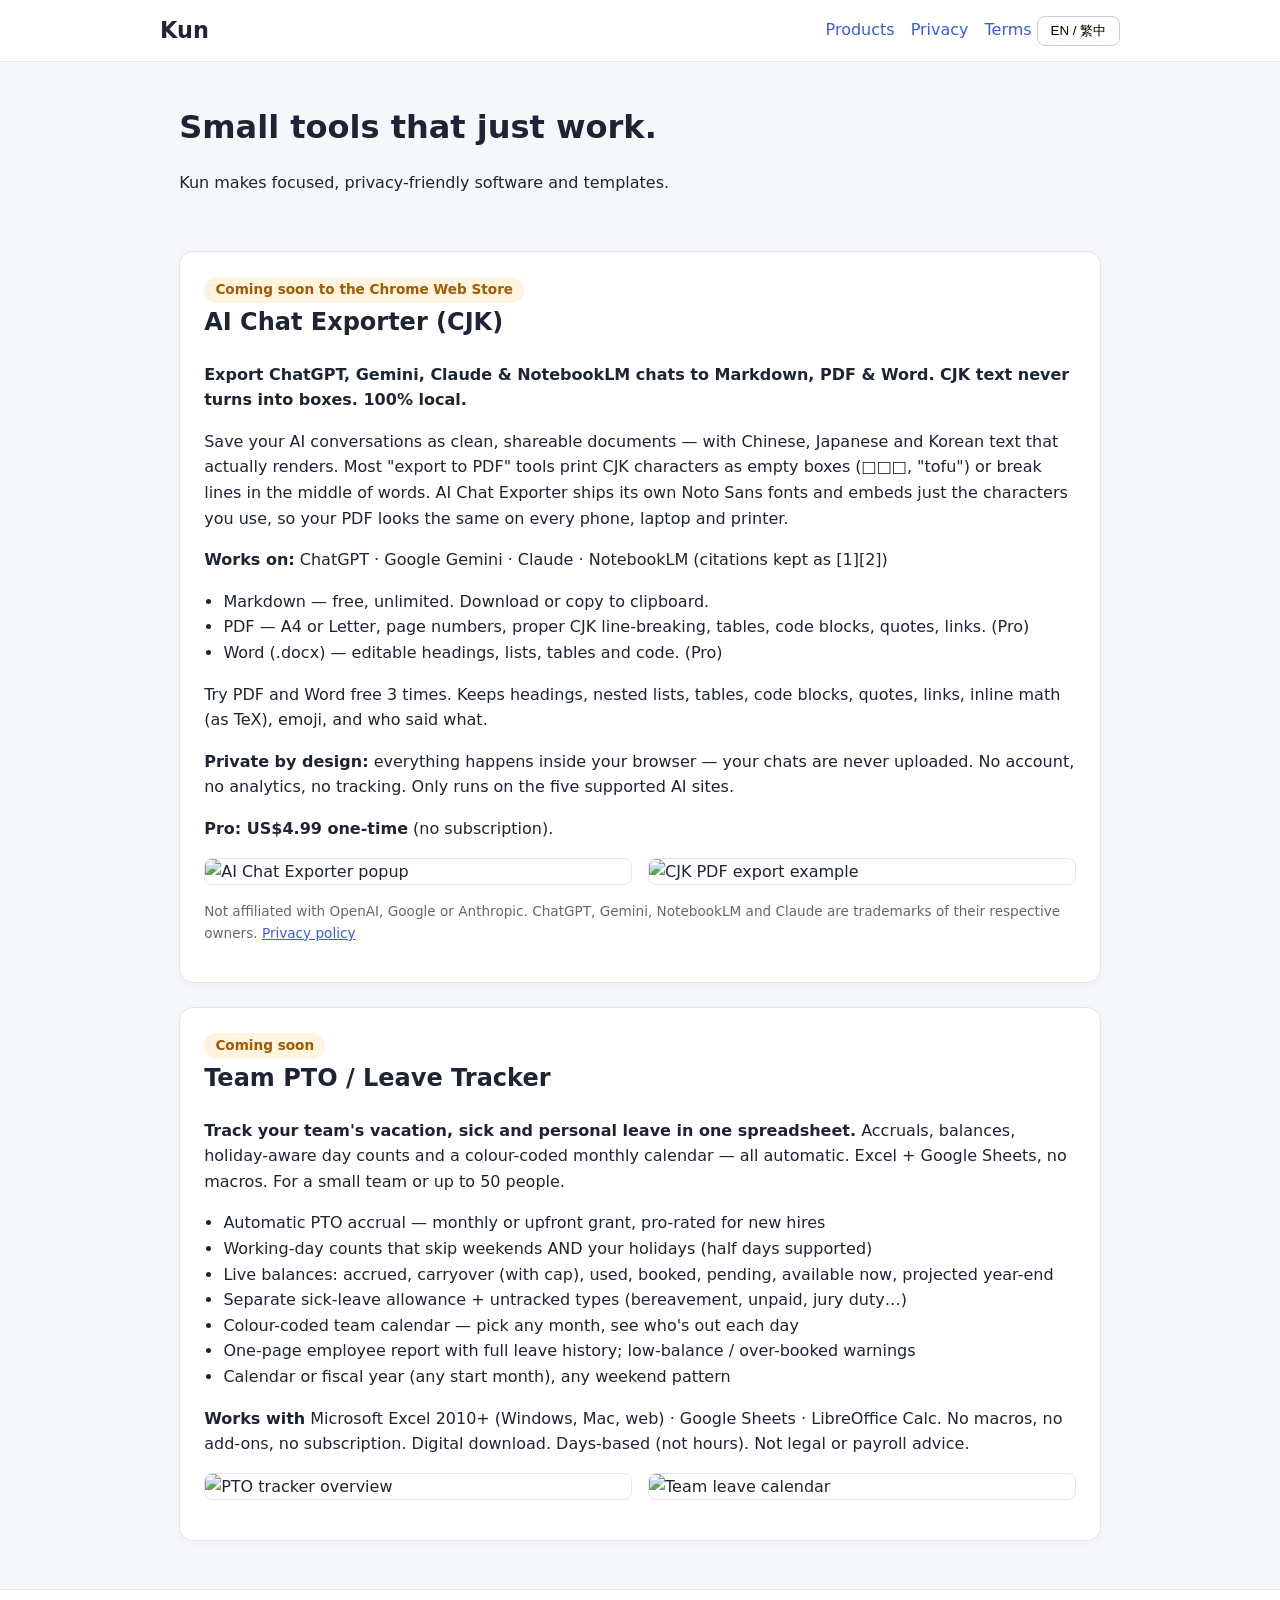
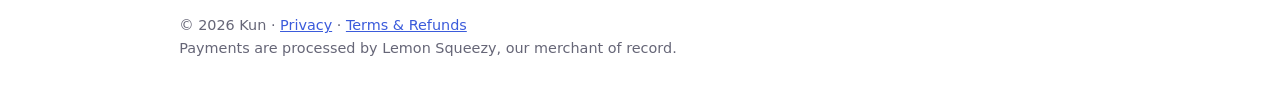
==== index.html @ ceac2863 "Initial site" ====
<!doctype html><html lang="en"><head><meta charset="utf-8"><meta name="viewport" content="width=device-width,initial-scale=1">
<title>Kun — Small tools that just work</title><link rel="icon" href="img/icon.png"><link rel="stylesheet" href="style.css"><script src="lang.js"></script></head><body>
<header><div class="wrap nav"><a class="brand" href="./">Kun</a><nav><a href="./"><span class="en">Products</span><span class="zh">產品</span></a><a href="privacy.html"><span class="en">Privacy</span><span class="zh">隱私權</span></a><a href="terms.html"><span class="en">Terms</span><span class="zh">條款</span></a> <button class="lang" type="button">EN / 繁中</button></nav></div></header>
<main class="wrap">
<section class="hero"><h1 class="en">Small tools that just work.</h1><h1 class="zh">簡單好用的小工具。</h1>
<p class="en">Kun makes focused, privacy-friendly software and templates.</p><p class="zh">Kun 製作專注、重視隱私的軟體與範本。</p></section>

<article class="card" id="ai-chat-exporter"><span class="badge en">Coming soon to the Chrome Web Store</span><span class="badge zh">即將上架 Chrome 線上應用程式商店</span>
<h2 class="en">AI Chat Exporter (CJK)</h2><h2 class="zh">AI 對話匯出 – 中文不亂碼</h2>
<div class="en"><p><strong>Export ChatGPT, Gemini, Claude &amp; NotebookLM chats to Markdown, PDF &amp; Word. CJK text never turns into boxes. 100% local.</strong></p>
<p>Save your AI conversations as clean, shareable documents — with Chinese, Japanese and Korean text that actually renders. Most "export to PDF" tools print CJK characters as empty boxes (□□□, "tofu") or break lines in the middle of words. AI Chat Exporter ships its own Noto Sans fonts and embeds just the characters you use, so your PDF looks the same on every phone, laptop and printer.</p>
<p><strong>Works on:</strong> ChatGPT · Google Gemini · Claude · NotebookLM (citations kept as [1][2])</p>
<ul><li>Markdown — free, unlimited. Download or copy to clipboard.</li><li>PDF — A4 or Letter, page numbers, proper CJK line-breaking, tables, code blocks, quotes, links. (Pro)</li><li>Word (.docx) — editable headings, lists, tables and code. (Pro)</li></ul>
<p>Try PDF and Word free 3 times. Keeps headings, nested lists, tables, code blocks, quotes, links, inline math (as TeX), emoji, and who said what.</p>
<p><strong>Private by design:</strong> everything happens inside your browser — your chats are never uploaded. No account, no analytics, no tracking. Only runs on the five supported AI sites.</p>
<p><strong>Pro: US$4.99 one-time</strong> (no subscription).</p></div>
<div class="zh"><p><strong>把 ChatGPT、Gemini、Claude、NotebookLM 對話匯出成 Markdown、PDF、Word。中日韓文字不再變豆腐框，完全本機處理。</strong></p>
<p>把 AI 對話存成乾淨、好分享的文件，而且中文、日文、韓文真的印得出來。很多「匯出 PDF」工具遇到中文就變成一排空白方框（□□□，俗稱豆腐字），或在詞中間亂斷行。AI 對話匯出內建 Noto Sans 字型，只嵌入你用到的字，手機、電腦、印表機打開都一樣。</p>
<p><strong>支援網站：</strong>ChatGPT · Google Gemini · Claude · NotebookLM（保留 [1][2] 引用標記）</p>
<ul><li>Markdown：免費、不限次數，可下載或複製到剪貼簿。</li><li>PDF：A4 或 Letter、頁碼、中文避頭尾斷行、表格、程式碼、引言、連結。（Pro）</li><li>Word（.docx）：可編輯的標題、清單、表格、程式碼。（Pro）</li></ul>
<p>PDF 與 Word 可免費試用 3 次。完整保留標題、巢狀清單、表格、程式碼、引言、連結、數學式（TeX）、emoji，以及誰說了什麼。</p>
<p><strong>重視隱私：</strong>全部在你的瀏覽器裡完成，對話不會上傳。不用帳號、沒有分析、沒有追蹤，只在 5 個支援的 AI 網站上運作。</p>
<p><strong>Pro：一次買斷 US$4.99</strong>（不用訂閱）。</p></div>
<div class="shots"><img src="img/ext-hero.jpg" alt="AI Chat Exporter popup" loading="lazy"><img src="img/ext-pdf.jpg" alt="CJK PDF export example" loading="lazy"></div>
<p style="font-size:.85rem;color:#667"><span class="en">Not affiliated with OpenAI, Google or Anthropic. ChatGPT, Gemini, NotebookLM and Claude are trademarks of their respective owners.</span><span class="zh">本產品與 OpenAI、Google、Anthropic 無關。ChatGPT、Gemini、NotebookLM、Claude 為各自所有者之商標。</span> <a href="privacy.html"><span class="en">Privacy policy</span><span class="zh">隱私權政策</span></a></p>
</article>

<article class="card" id="pto-tracker"><span class="badge en">Coming soon</span><span class="badge zh">即將推出</span>
<h2 class="en">Team PTO / Leave Tracker</h2><h2 class="zh">團隊請假／特休追蹤表（英文版）</h2>
<p class="zh">以下為英文商品說明（本範本為英文介面）。</p>
<p><strong>Track your team's vacation, sick and personal leave in one spreadsheet.</strong> Accruals, balances, holiday-aware day counts and a colour-coded monthly calendar — all automatic. Excel + Google Sheets, no macros. For a small team or up to 50 people.</p>
<ul><li>Automatic PTO accrual — monthly or upfront grant, pro-rated for new hires</li><li>Working-day counts that skip weekends AND your holidays (half days supported)</li><li>Live balances: accrued, carryover (with cap), used, booked, pending, available now, projected year-end</li><li>Separate sick-leave allowance + untracked types (bereavement, unpaid, jury duty…)</li><li>Colour-coded team calendar — pick any month, see who's out each day</li><li>One-page employee report with full leave history; low-balance / over-booked warnings</li><li>Calendar or fiscal year (any start month), any weekend pattern</li></ul>
<p><strong>Works with</strong> Microsoft Excel 2010+ (Windows, Mac, web) · Google Sheets · LibreOffice Calc. No macros, no add-ons, no subscription. Digital download. Days-based (not hours). Not legal or payroll advice.</p>
<div class="shots"><img src="img/pto-cover.jpg" alt="PTO tracker overview" loading="lazy"><img src="img/pto-calendar.jpg" alt="Team leave calendar" loading="lazy"></div>
</article></main>
<footer><div class="wrap">© 2026 Kun · <a href="privacy.html">Privacy</a> · <a href="terms.html">Terms &amp; Refunds</a><br><span class="en">Payments are processed by Lemon Squeezy, our merchant of record.</span><span class="zh">付款由記錄商家 Lemon Squeezy 處理。</span></div></footer></body></html>
---- style.css ----
*{box-sizing:border-box}body{margin:0;font-family:system-ui,-apple-system,"Segoe UI","Noto Sans TC","PingFang TC",sans-serif;color:#1d2433;background:#f6f7fb;line-height:1.6}
a{color:#3b5bdb}header,footer{background:#fff;border-bottom:1px solid #e3e6ef}footer{border-top:1px solid #e3e6ef;border-bottom:0;margin-top:3rem;padding:1.5rem 0;font-size:.9rem;color:#667}
.wrap{max-width:960px;margin:0 auto;padding:0 1.2rem}.nav{display:flex;justify-content:space-between;align-items:center;padding:.8rem 0;gap:1rem;flex-wrap:wrap}
.brand{font-weight:800;font-size:1.4rem;text-decoration:none;color:#1d2433}.nav nav a{margin-left:1rem;text-decoration:none}
.hero{padding:2.5rem 0 1rem}.hero h1{font-size:2rem;margin:0 0 .5rem}
.card{background:#fff;border:1px solid #e3e6ef;border-radius:14px;padding:1.5rem;margin:1.5rem 0;box-shadow:0 2px 8px rgba(0,0,0,.04)}
.card h2{margin-top:0}.badge{display:inline-block;background:#fff4e0;color:#a35b00;border-radius:99px;padding:.15rem .7rem;font-size:.85rem;font-weight:600}
.shots{display:grid;grid-template-columns:repeat(auto-fit,minmax(260px,1fr));gap:1rem;margin:1rem 0}.shots img{width:100%;border-radius:8px;border:1px solid #e3e6ef}
ul{padding-left:1.2rem}button.lang{border:1px solid #c7cde0;background:#fff;border-radius:8px;padding:.3rem .8rem;cursor:pointer}
table{border-collapse:collapse;width:100%;font-size:.92rem;margin:1rem 0}td,th{border:1px solid #dde1ec;padding:.5rem;text-align:left;vertical-align:top}th{background:#f0f2f8}
.tblwrap{overflow-x:auto}code{background:#eef0f6;padding:0 .3rem;border-radius:4px}
html[lang=en] .zh,html[lang=zh-Hant] .en{display:none}
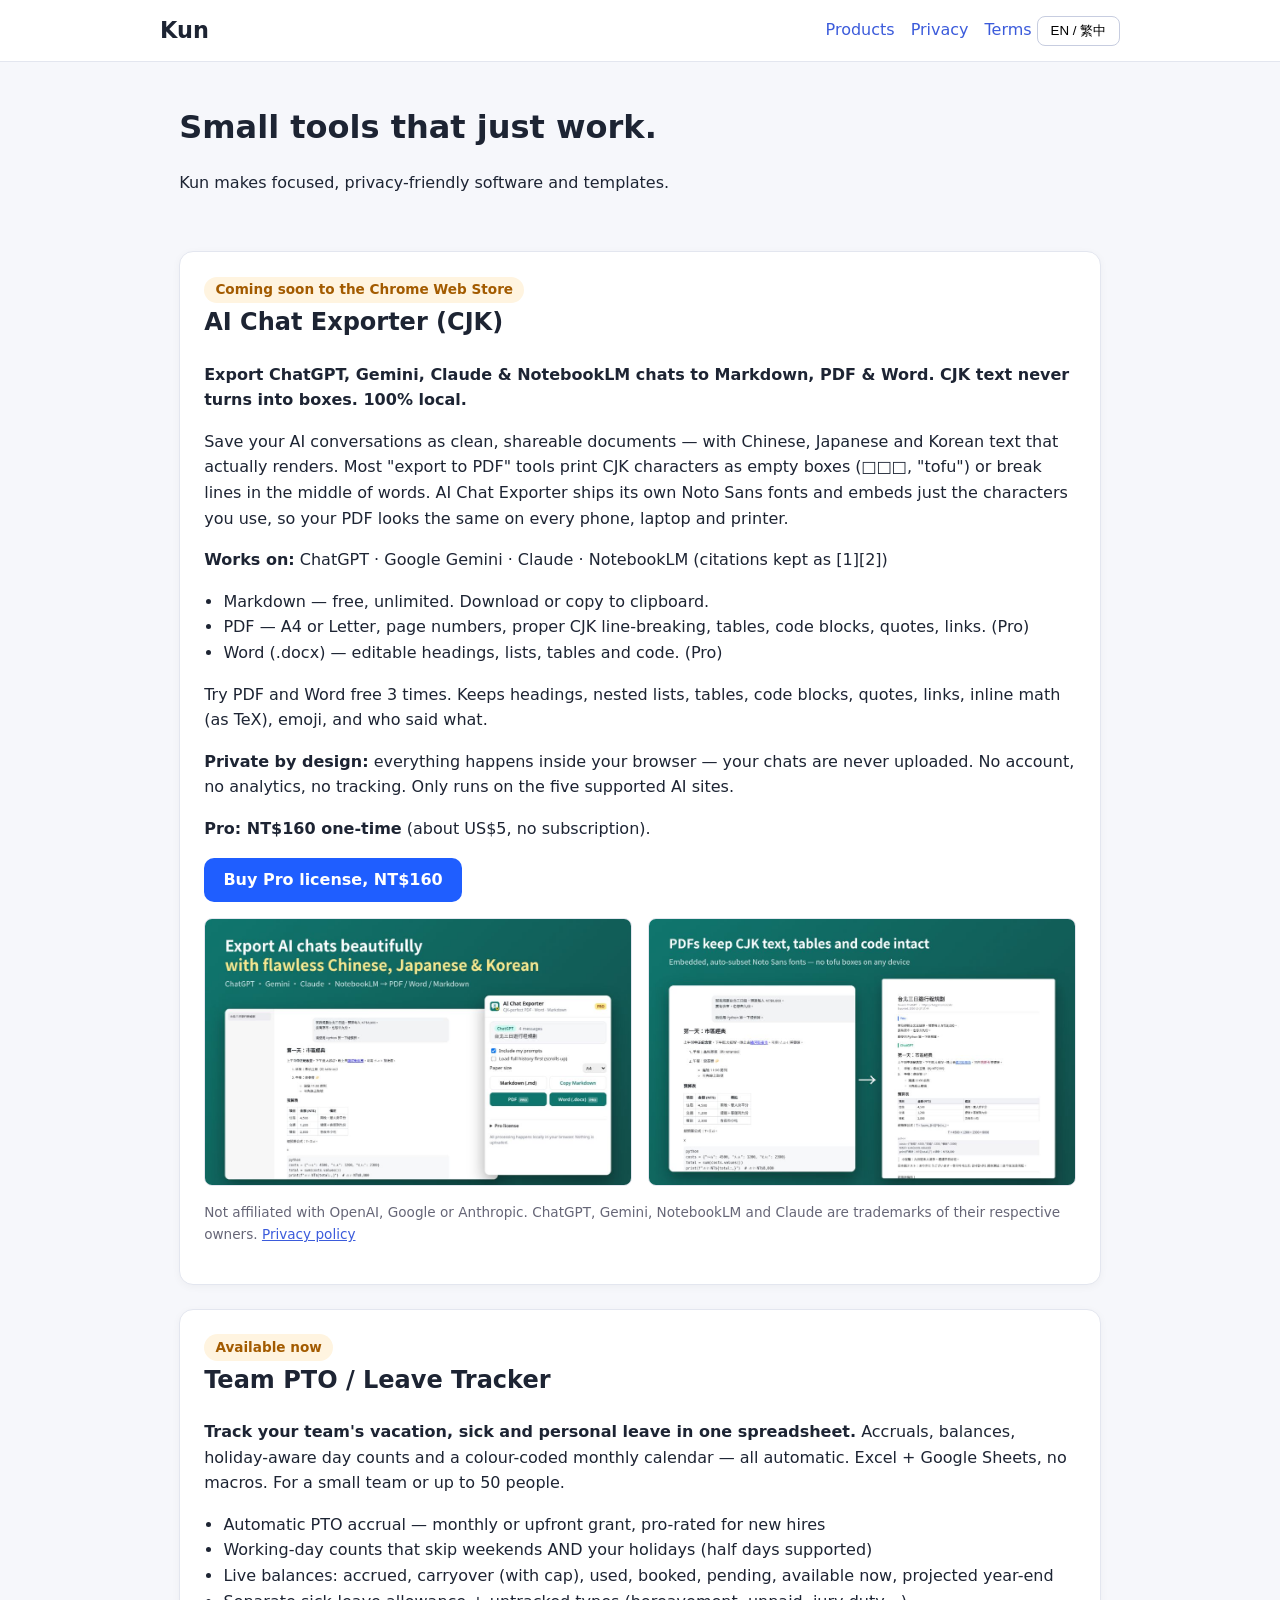
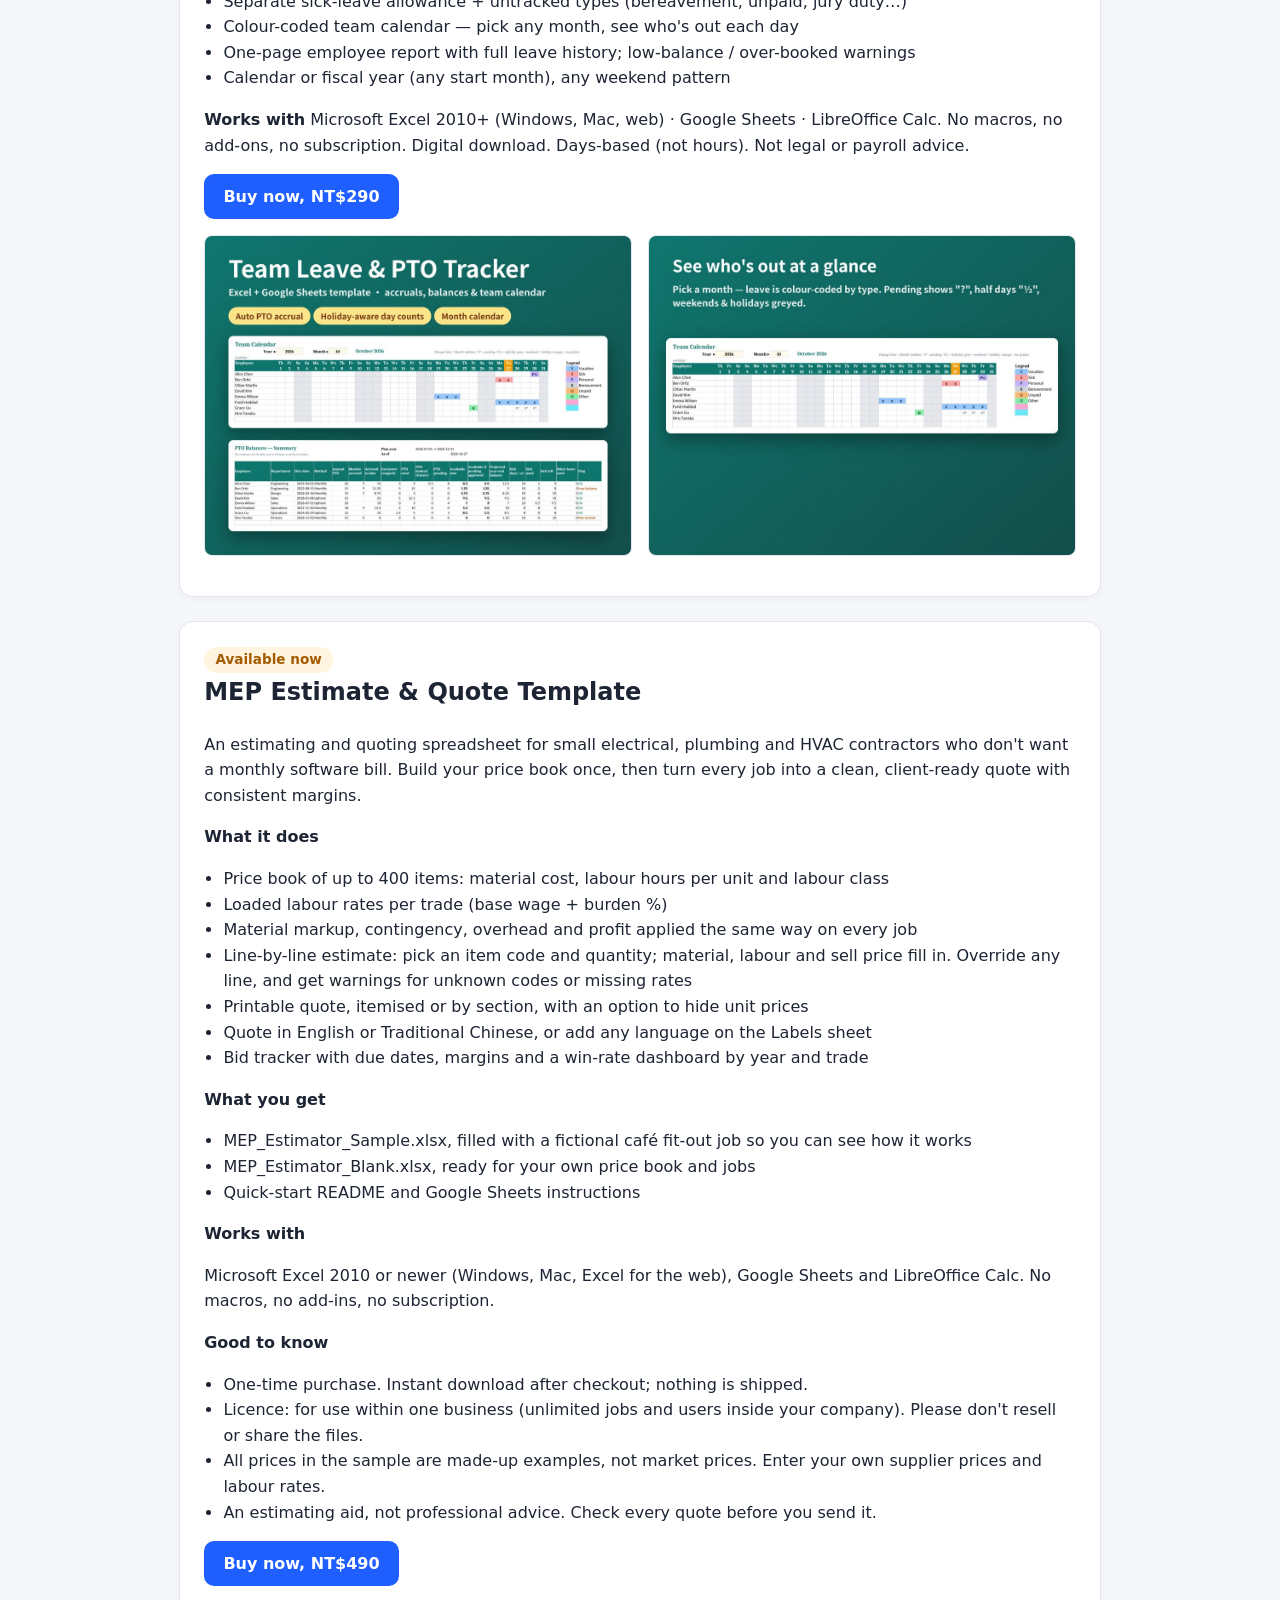
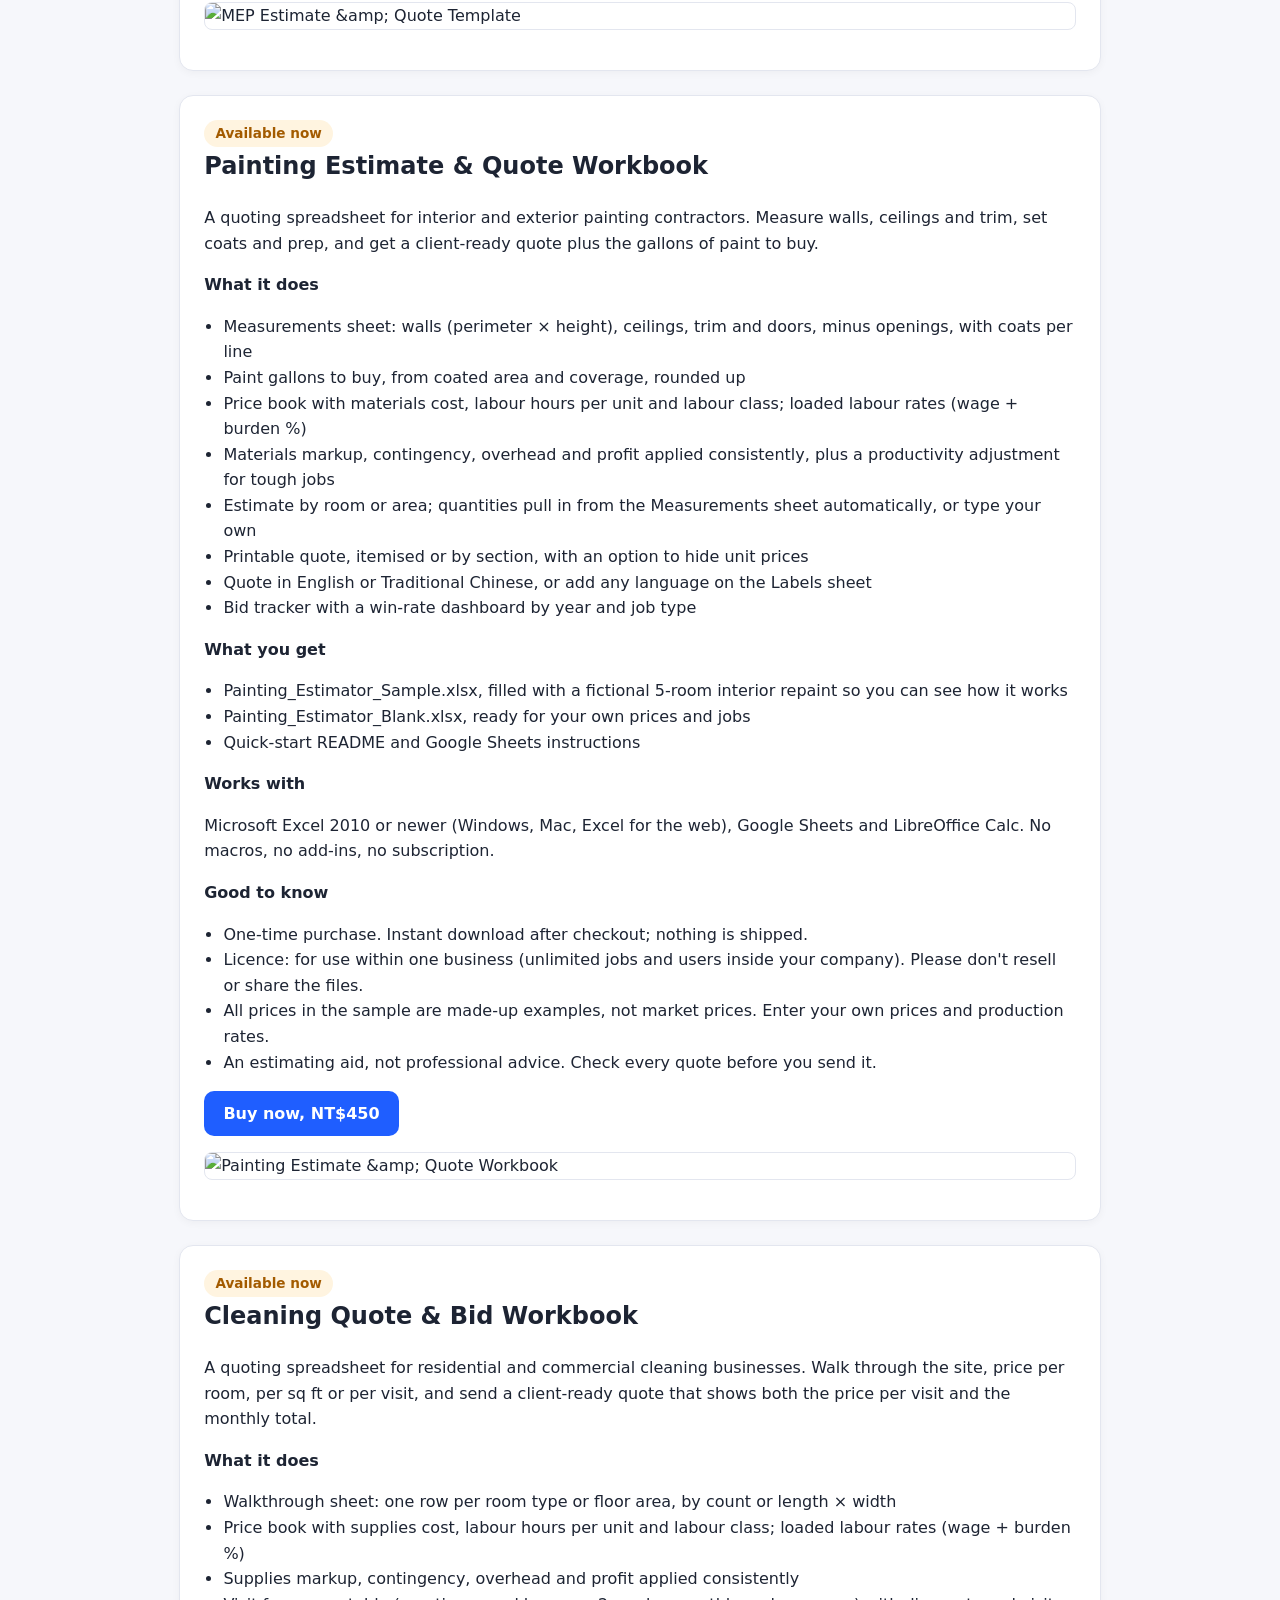
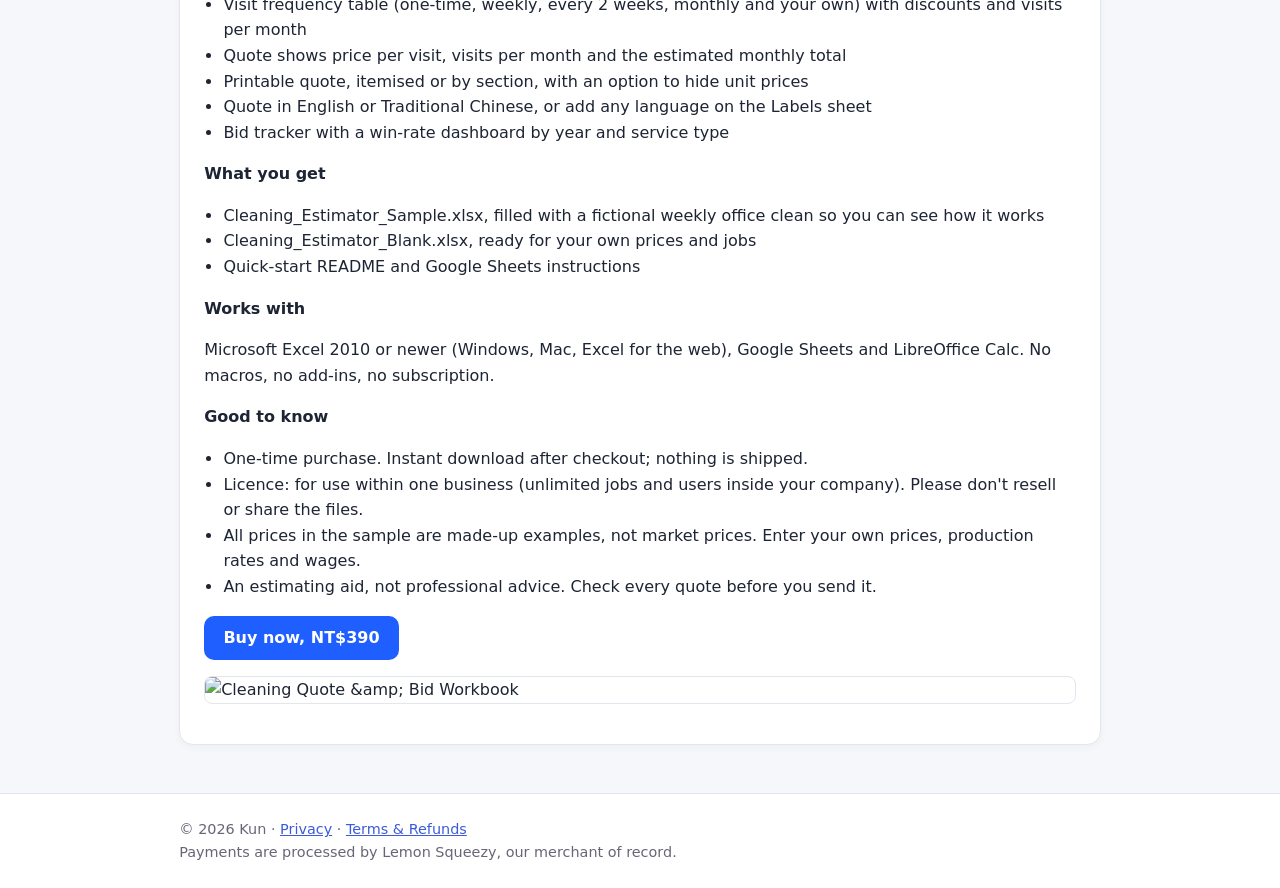
==== commit 56675ab0: "Update prices, add buy links and 3 estimator products" ====
--- a/index.html
+++ b/index.html
@@ -13,24 +13,124 @@
 <ul><li>Markdown — free, unlimited. Download or copy to clipboard.</li><li>PDF — A4 or Letter, page numbers, proper CJK line-breaking, tables, code blocks, quotes, links. (Pro)</li><li>Word (.docx) — editable headings, lists, tables and code. (Pro)</li></ul>
 <p>Try PDF and Word free 3 times. Keeps headings, nested lists, tables, code blocks, quotes, links, inline math (as TeX), emoji, and who said what.</p>
 <p><strong>Private by design:</strong> everything happens inside your browser — your chats are never uploaded. No account, no analytics, no tracking. Only runs on the five supported AI sites.</p>
-<p><strong>Pro: US$4.99 one-time</strong> (no subscription).</p></div>
+<p><strong>Pro: NT$160 one-time</strong> (about US$5, no subscription).</p></div>
 <div class="zh"><p><strong>把 ChatGPT、Gemini、Claude、NotebookLM 對話匯出成 Markdown、PDF、Word。中日韓文字不再變豆腐框，完全本機處理。</strong></p>
 <p>把 AI 對話存成乾淨、好分享的文件，而且中文、日文、韓文真的印得出來。很多「匯出 PDF」工具遇到中文就變成一排空白方框（□□□，俗稱豆腐字），或在詞中間亂斷行。AI 對話匯出內建 Noto Sans 字型，只嵌入你用到的字，手機、電腦、印表機打開都一樣。</p>
 <p><strong>支援網站：</strong>ChatGPT · Google Gemini · Claude · NotebookLM（保留 [1][2] 引用標記）</p>
 <ul><li>Markdown：免費、不限次數，可下載或複製到剪貼簿。</li><li>PDF：A4 或 Letter、頁碼、中文避頭尾斷行、表格、程式碼、引言、連結。（Pro）</li><li>Word（.docx）：可編輯的標題、清單、表格、程式碼。（Pro）</li></ul>
 <p>PDF 與 Word 可免費試用 3 次。完整保留標題、巢狀清單、表格、程式碼、引言、連結、數學式（TeX）、emoji，以及誰說了什麼。</p>
 <p><strong>重視隱私：</strong>全部在你的瀏覽器裡完成，對話不會上傳。不用帳號、沒有分析、沒有追蹤，只在 5 個支援的 AI 網站上運作。</p>
-<p><strong>Pro：一次買斷 US$4.99</strong>（不用訂閱）。</p></div>
+<p><strong>Pro：一次買斷 NT$160</strong>（不用訂閱）。</p></div>
+<p><a class="btn" href="https://kunstore.lemonsqueezy.com/checkout/buy/a20fbdae-32d4-4b5e-a9de-def045720c88"><span class="en">Buy Pro license, NT$160</span><span class="zh">購買 Pro 授權 NT$160</span></a></p>
 <div class="shots"><img src="img/ext-hero.jpg" alt="AI Chat Exporter popup" loading="lazy"><img src="img/ext-pdf.jpg" alt="CJK PDF export example" loading="lazy"></div>
 <p style="font-size:.85rem;color:#667"><span class="en">Not affiliated with OpenAI, Google or Anthropic. ChatGPT, Gemini, NotebookLM and Claude are trademarks of their respective owners.</span><span class="zh">本產品與 OpenAI、Google、Anthropic 無關。ChatGPT、Gemini、NotebookLM、Claude 為各自所有者之商標。</span> <a href="privacy.html"><span class="en">Privacy policy</span><span class="zh">隱私權政策</span></a></p>
 </article>
 
-<article class="card" id="pto-tracker"><span class="badge en">Coming soon</span><span class="badge zh">即將推出</span>
+<article class="card" id="pto-tracker"><span class="badge en">Available now</span><span class="badge zh">現已推出</span>
 <h2 class="en">Team PTO / Leave Tracker</h2><h2 class="zh">團隊請假／特休追蹤表（英文版）</h2>
 <p class="zh">以下為英文商品說明（本範本為英文介面）。</p>
 <p><strong>Track your team's vacation, sick and personal leave in one spreadsheet.</strong> Accruals, balances, holiday-aware day counts and a colour-coded monthly calendar — all automatic. Excel + Google Sheets, no macros. For a small team or up to 50 people.</p>
 <ul><li>Automatic PTO accrual — monthly or upfront grant, pro-rated for new hires</li><li>Working-day counts that skip weekends AND your holidays (half days supported)</li><li>Live balances: accrued, carryover (with cap), used, booked, pending, available now, projected year-end</li><li>Separate sick-leave allowance + untracked types (bereavement, unpaid, jury duty…)</li><li>Colour-coded team calendar — pick any month, see who's out each day</li><li>One-page employee report with full leave history; low-balance / over-booked warnings</li><li>Calendar or fiscal year (any start month), any weekend pattern</li></ul>
 <p><strong>Works with</strong> Microsoft Excel 2010+ (Windows, Mac, web) · Google Sheets · LibreOffice Calc. No macros, no add-ons, no subscription. Digital download. Days-based (not hours). Not legal or payroll advice.</p>
+<p><a class="btn" href="https://kunstore.lemonsqueezy.com/checkout/buy/e9daf69e-f7a3-4943-bac7-e6164c27261d"><span class="en">Buy now, NT$290</span><span class="zh">立即購買 NT$290</span></a></p>
 <div class="shots"><img src="img/pto-cover.jpg" alt="PTO tracker overview" loading="lazy"><img src="img/pto-calendar.jpg" alt="Team leave calendar" loading="lazy"></div>
+</article>
+<article class="card" id="mep-estimator"><span class="badge en">Available now</span><span class="badge zh">現已推出</span>
+<h2>MEP Estimate &amp; Quote Template</h2>
+<p class="zh">以下為英文商品說明（本範本為英文介面）。</p>
+<p>An estimating and quoting spreadsheet for small electrical, plumbing and HVAC contractors who don&#x27;t want a monthly software bill. Build your price book once, then turn every job into a clean, client-ready quote with consistent margins.</p>
+<p><strong>What it does</strong></p>
+<ul>
+<li>Price book of up to 400 items: material cost, labour hours per unit and labour class</li>
+<li>Loaded labour rates per trade (base wage + burden %)</li>
+<li>Material markup, contingency, overhead and profit applied the same way on every job</li>
+<li>Line-by-line estimate: pick an item code and quantity; material, labour and sell price fill in. Override any line, and get warnings for unknown codes or missing rates</li>
+<li>Printable quote, itemised or by section, with an option to hide unit prices</li>
+<li>Quote in English or Traditional Chinese, or add any language on the Labels sheet</li>
+<li>Bid tracker with due dates, margins and a win-rate dashboard by year and trade</li>
+</ul>
+<p><strong>What you get</strong></p>
+<ul>
+<li>MEP_Estimator_Sample.xlsx, filled with a fictional café fit-out job so you can see how it works</li>
+<li>MEP_Estimator_Blank.xlsx, ready for your own price book and jobs</li>
+<li>Quick-start README and Google Sheets instructions</li>
+</ul>
+<p><strong>Works with</strong></p>
+<p>Microsoft Excel 2010 or newer (Windows, Mac, Excel for the web), Google Sheets and LibreOffice Calc. No macros, no add-ins, no subscription.</p>
+<p><strong>Good to know</strong></p>
+<ul>
+<li>One-time purchase. Instant download after checkout; nothing is shipped.</li>
+<li>Licence: for use within one business (unlimited jobs and users inside your company). Please don&#x27;t resell or share the files.</li>
+<li>All prices in the sample are made-up examples, not market prices. Enter your own supplier prices and labour rates.</li>
+<li>An estimating aid, not professional advice. Check every quote before you send it.</li>
+</ul>
+<p><a class="btn" href="https://kunstore.lemonsqueezy.com/checkout/buy/af0d6f49-b5ea-4d44-8d86-aa4c904ff019"><span class="en">Buy now, NT$490</span><span class="zh">立即購買 NT$490</span></a></p>
+<div class="shots"><img src="img/mep-estimator.jpg" alt="MEP Estimate &amp;amp; Quote Template" loading="lazy"></div>
+</article>
+<article class="card" id="painting-estimator"><span class="badge en">Available now</span><span class="badge zh">現已推出</span>
+<h2>Painting Estimate &amp; Quote Workbook</h2>
+<p class="zh">以下為英文商品說明（本範本為英文介面）。</p>
+<p>A quoting spreadsheet for interior and exterior painting contractors. Measure walls, ceilings and trim, set coats and prep, and get a client-ready quote plus the gallons of paint to buy.</p>
+<p><strong>What it does</strong></p>
+<ul>
+<li>Measurements sheet: walls (perimeter × height), ceilings, trim and doors, minus openings, with coats per line</li>
+<li>Paint gallons to buy, from coated area and coverage, rounded up</li>
+<li>Price book with materials cost, labour hours per unit and labour class; loaded labour rates (wage + burden %)</li>
+<li>Materials markup, contingency, overhead and profit applied consistently, plus a productivity adjustment for tough jobs</li>
+<li>Estimate by room or area; quantities pull in from the Measurements sheet automatically, or type your own</li>
+<li>Printable quote, itemised or by section, with an option to hide unit prices</li>
+<li>Quote in English or Traditional Chinese, or add any language on the Labels sheet</li>
+<li>Bid tracker with a win-rate dashboard by year and job type</li>
+</ul>
+<p><strong>What you get</strong></p>
+<ul>
+<li>Painting_Estimator_Sample.xlsx, filled with a fictional 5-room interior repaint so you can see how it works</li>
+<li>Painting_Estimator_Blank.xlsx, ready for your own prices and jobs</li>
+<li>Quick-start README and Google Sheets instructions</li>
+</ul>
+<p><strong>Works with</strong></p>
+<p>Microsoft Excel 2010 or newer (Windows, Mac, Excel for the web), Google Sheets and LibreOffice Calc. No macros, no add-ins, no subscription.</p>
+<p><strong>Good to know</strong></p>
+<ul>
+<li>One-time purchase. Instant download after checkout; nothing is shipped.</li>
+<li>Licence: for use within one business (unlimited jobs and users inside your company). Please don&#x27;t resell or share the files.</li>
+<li>All prices in the sample are made-up examples, not market prices. Enter your own prices and production rates.</li>
+<li>An estimating aid, not professional advice. Check every quote before you send it.</li>
+</ul>
+<p><a class="btn" href="https://kunstore.lemonsqueezy.com/checkout/buy/09466516-45c2-45b7-b1c4-ceb5eca24426"><span class="en">Buy now, NT$450</span><span class="zh">立即購買 NT$450</span></a></p>
+<div class="shots"><img src="img/painting-estimator.jpg" alt="Painting Estimate &amp;amp; Quote Workbook" loading="lazy"></div>
+</article>
+<article class="card" id="cleaning-estimator"><span class="badge en">Available now</span><span class="badge zh">現已推出</span>
+<h2>Cleaning Quote &amp; Bid Workbook</h2>
+<p class="zh">以下為英文商品說明（本範本為英文介面）。</p>
+<p>A quoting spreadsheet for residential and commercial cleaning businesses. Walk through the site, price per room, per sq ft or per visit, and send a client-ready quote that shows both the price per visit and the monthly total.</p>
+<p><strong>What it does</strong></p>
+<ul>
+<li>Walkthrough sheet: one row per room type or floor area, by count or length × width</li>
+<li>Price book with supplies cost, labour hours per unit and labour class; loaded labour rates (wage + burden %)</li>
+<li>Supplies markup, contingency, overhead and profit applied consistently</li>
+<li>Visit frequency table (one-time, weekly, every 2 weeks, monthly and your own) with discounts and visits per month</li>
+<li>Quote shows price per visit, visits per month and the estimated monthly total</li>
+<li>Printable quote, itemised or by section, with an option to hide unit prices</li>
+<li>Quote in English or Traditional Chinese, or add any language on the Labels sheet</li>
+<li>Bid tracker with a win-rate dashboard by year and service type</li>
+</ul>
+<p><strong>What you get</strong></p>
+<ul>
+<li>Cleaning_Estimator_Sample.xlsx, filled with a fictional weekly office clean so you can see how it works</li>
+<li>Cleaning_Estimator_Blank.xlsx, ready for your own prices and jobs</li>
+<li>Quick-start README and Google Sheets instructions</li>
+</ul>
+<p><strong>Works with</strong></p>
+<p>Microsoft Excel 2010 or newer (Windows, Mac, Excel for the web), Google Sheets and LibreOffice Calc. No macros, no add-ins, no subscription.</p>
+<p><strong>Good to know</strong></p>
+<ul>
+<li>One-time purchase. Instant download after checkout; nothing is shipped.</li>
+<li>Licence: for use within one business (unlimited jobs and users inside your company). Please don&#x27;t resell or share the files.</li>
+<li>All prices in the sample are made-up examples, not market prices. Enter your own prices, production rates and wages.</li>
+<li>An estimating aid, not professional advice. Check every quote before you send it.</li>
+</ul>
+<p><a class="btn" href="https://kunstore.lemonsqueezy.com/checkout/buy/b6018964-c287-4479-8a32-8ee44dcf9cce"><span class="en">Buy now, NT$390</span><span class="zh">立即購買 NT$390</span></a></p>
+<div class="shots"><img src="img/cleaning-estimator.jpg" alt="Cleaning Quote &amp;amp; Bid Workbook" loading="lazy"></div>
 </article></main>
 <footer><div class="wrap">© 2026 Kun · <a href="privacy.html">Privacy</a> · <a href="terms.html">Terms &amp; Refunds</a><br><span class="en">Payments are processed by Lemon Squeezy, our merchant of record.</span><span class="zh">付款由記錄商家 Lemon Squeezy 處理。</span></div></footer></body></html>
--- a/style.css
+++ b/style.css
@@ -10,3 +10,4 @@
 table{border-collapse:collapse;width:100%;font-size:.92rem;margin:1rem 0}td,th{border:1px solid #dde1ec;padding:.5rem;text-align:left;vertical-align:top}th{background:#f0f2f8}
 .tblwrap{overflow-x:auto}code{background:#eef0f6;padding:0 .3rem;border-radius:4px}
 html[lang=en] .zh,html[lang=zh-Hant] .en{display:none}
+.btn{display:inline-block;background:#1f5eff;color:#fff;font-weight:600;padding:.6rem 1.2rem;border-radius:10px;text-decoration:none}.btn:hover{background:#1748c9}
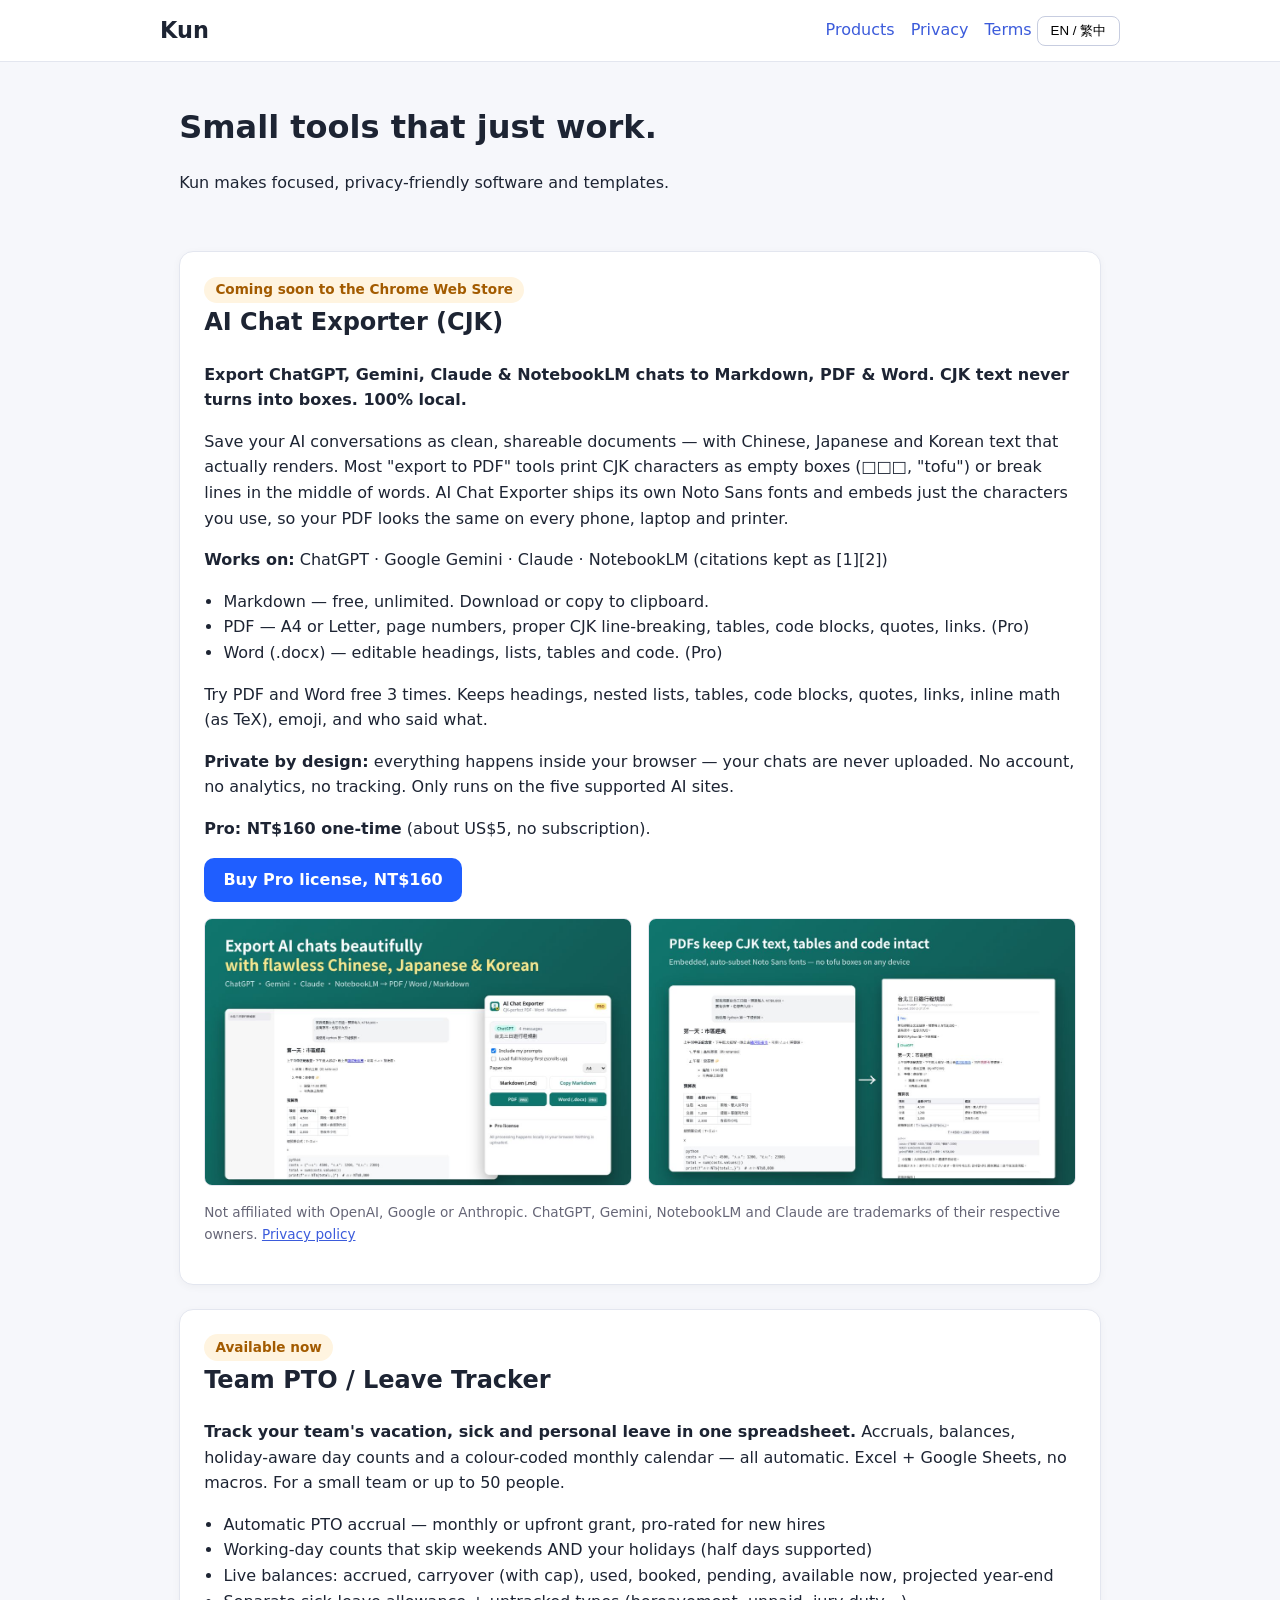
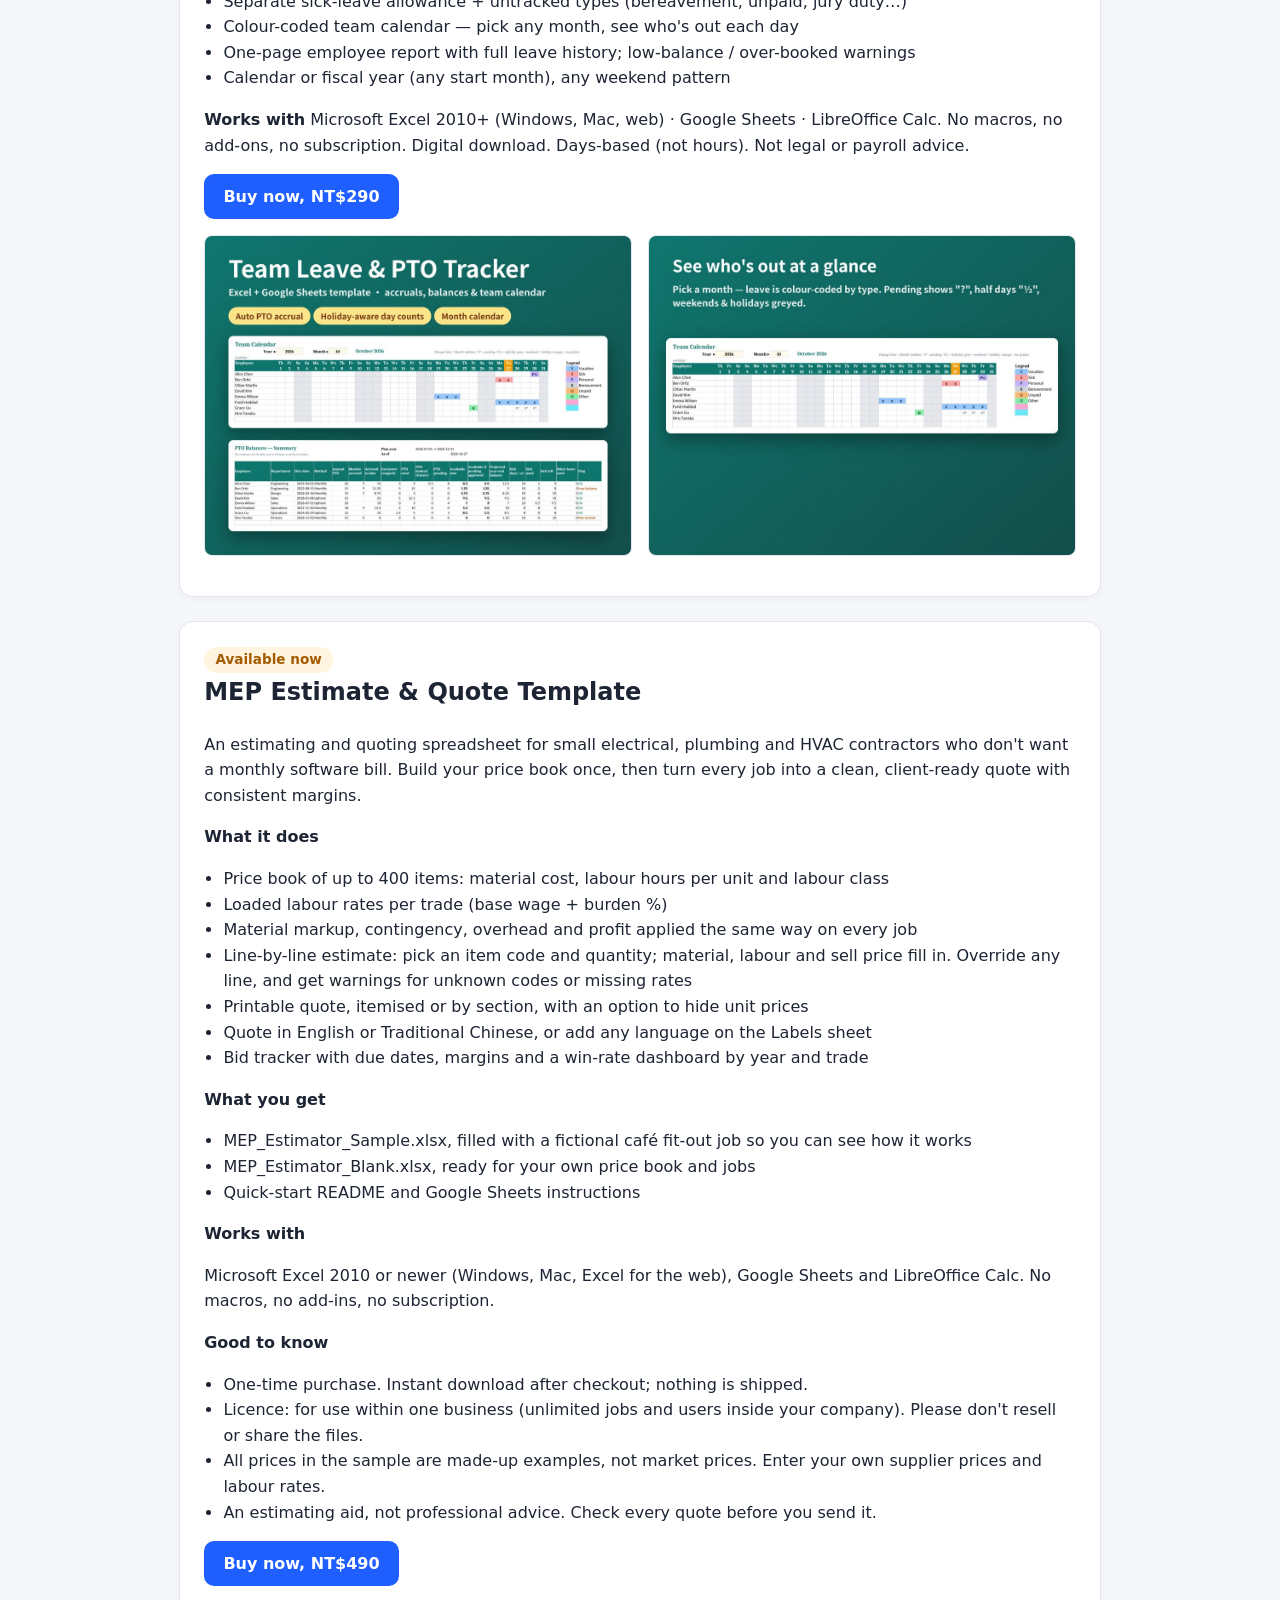
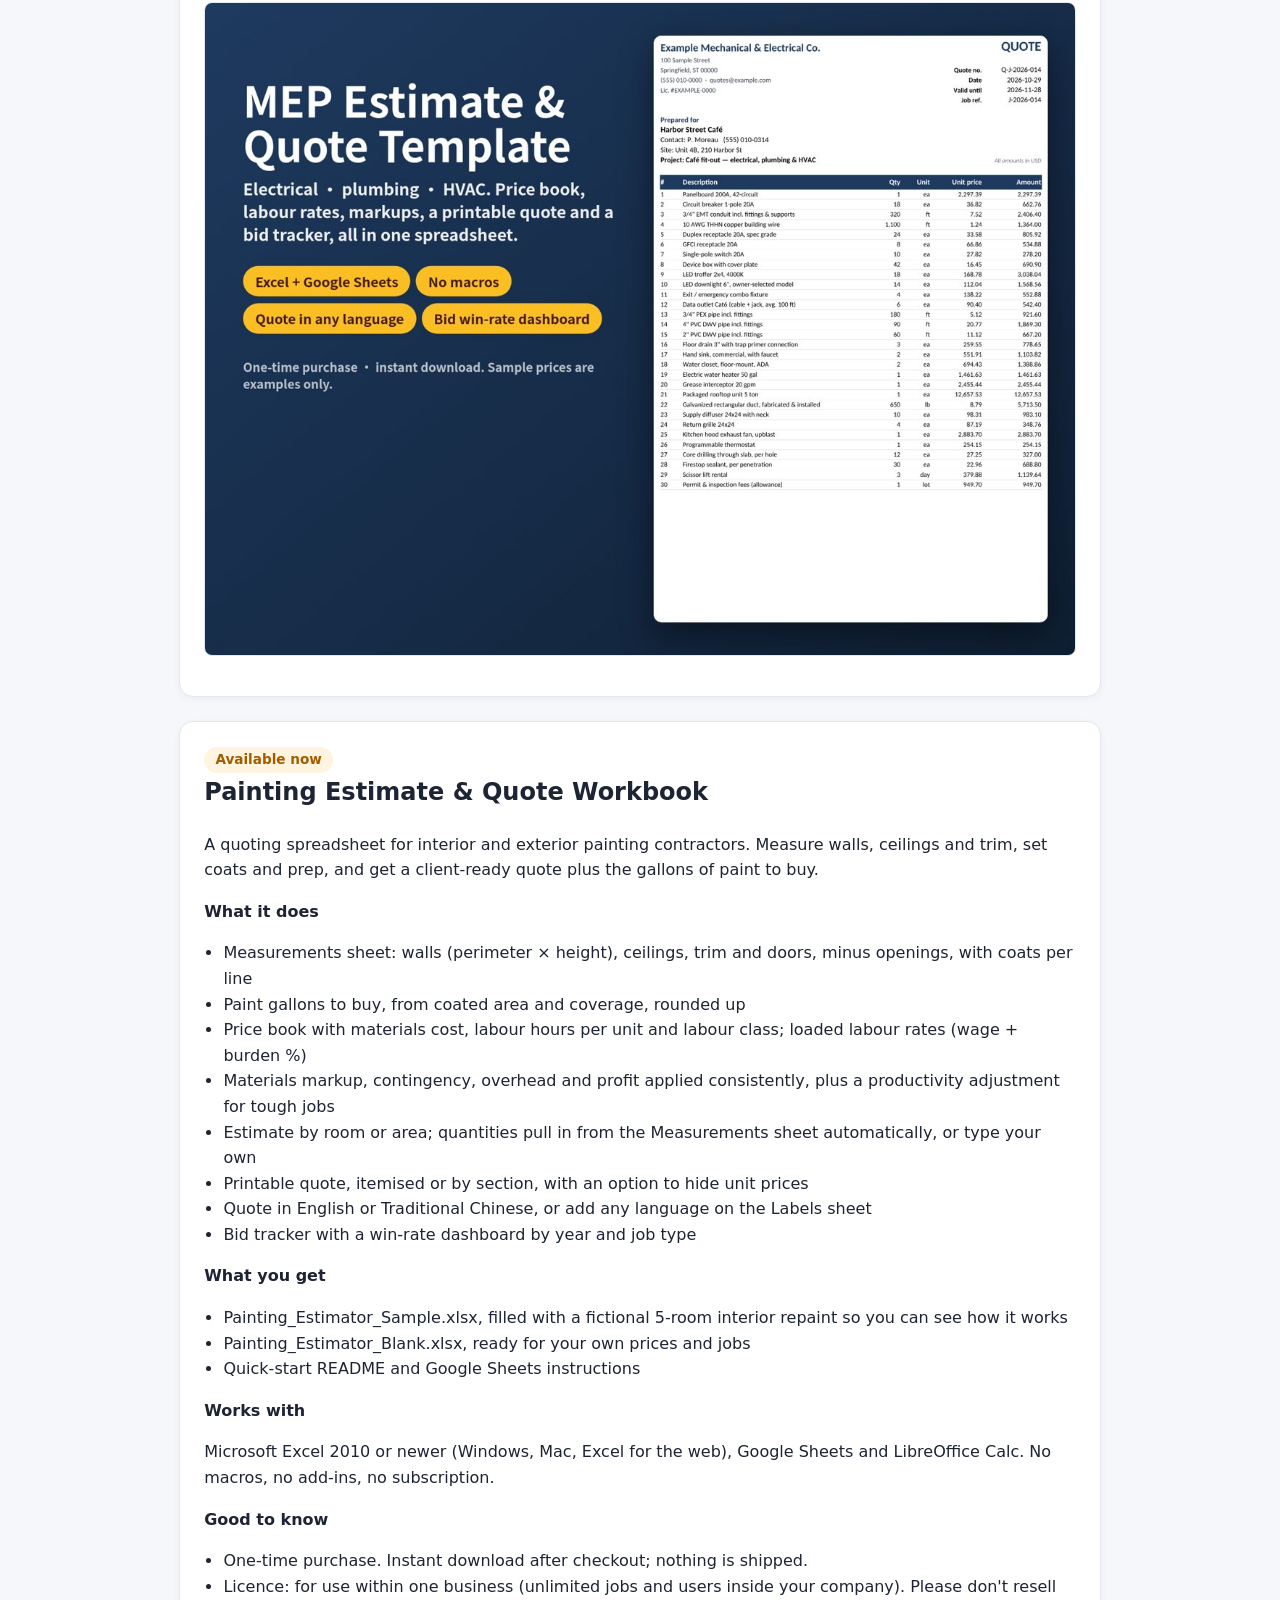
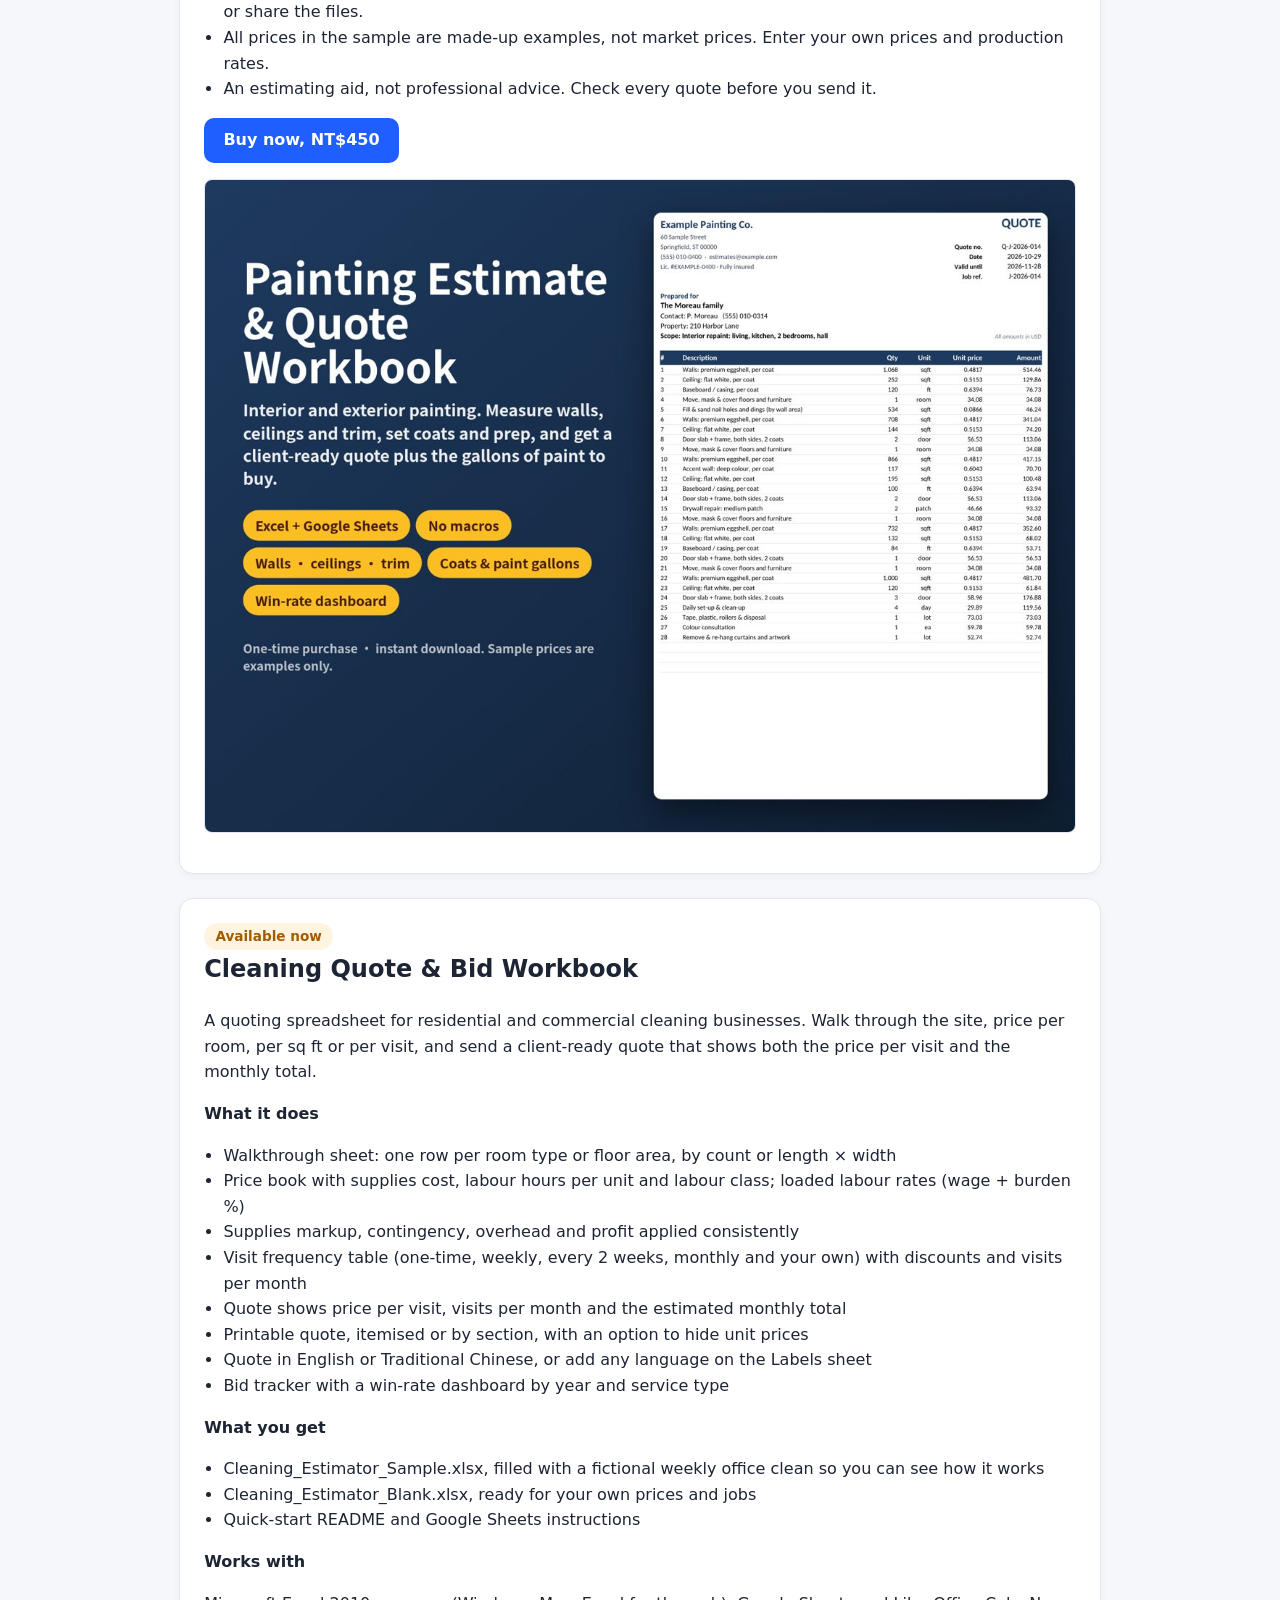
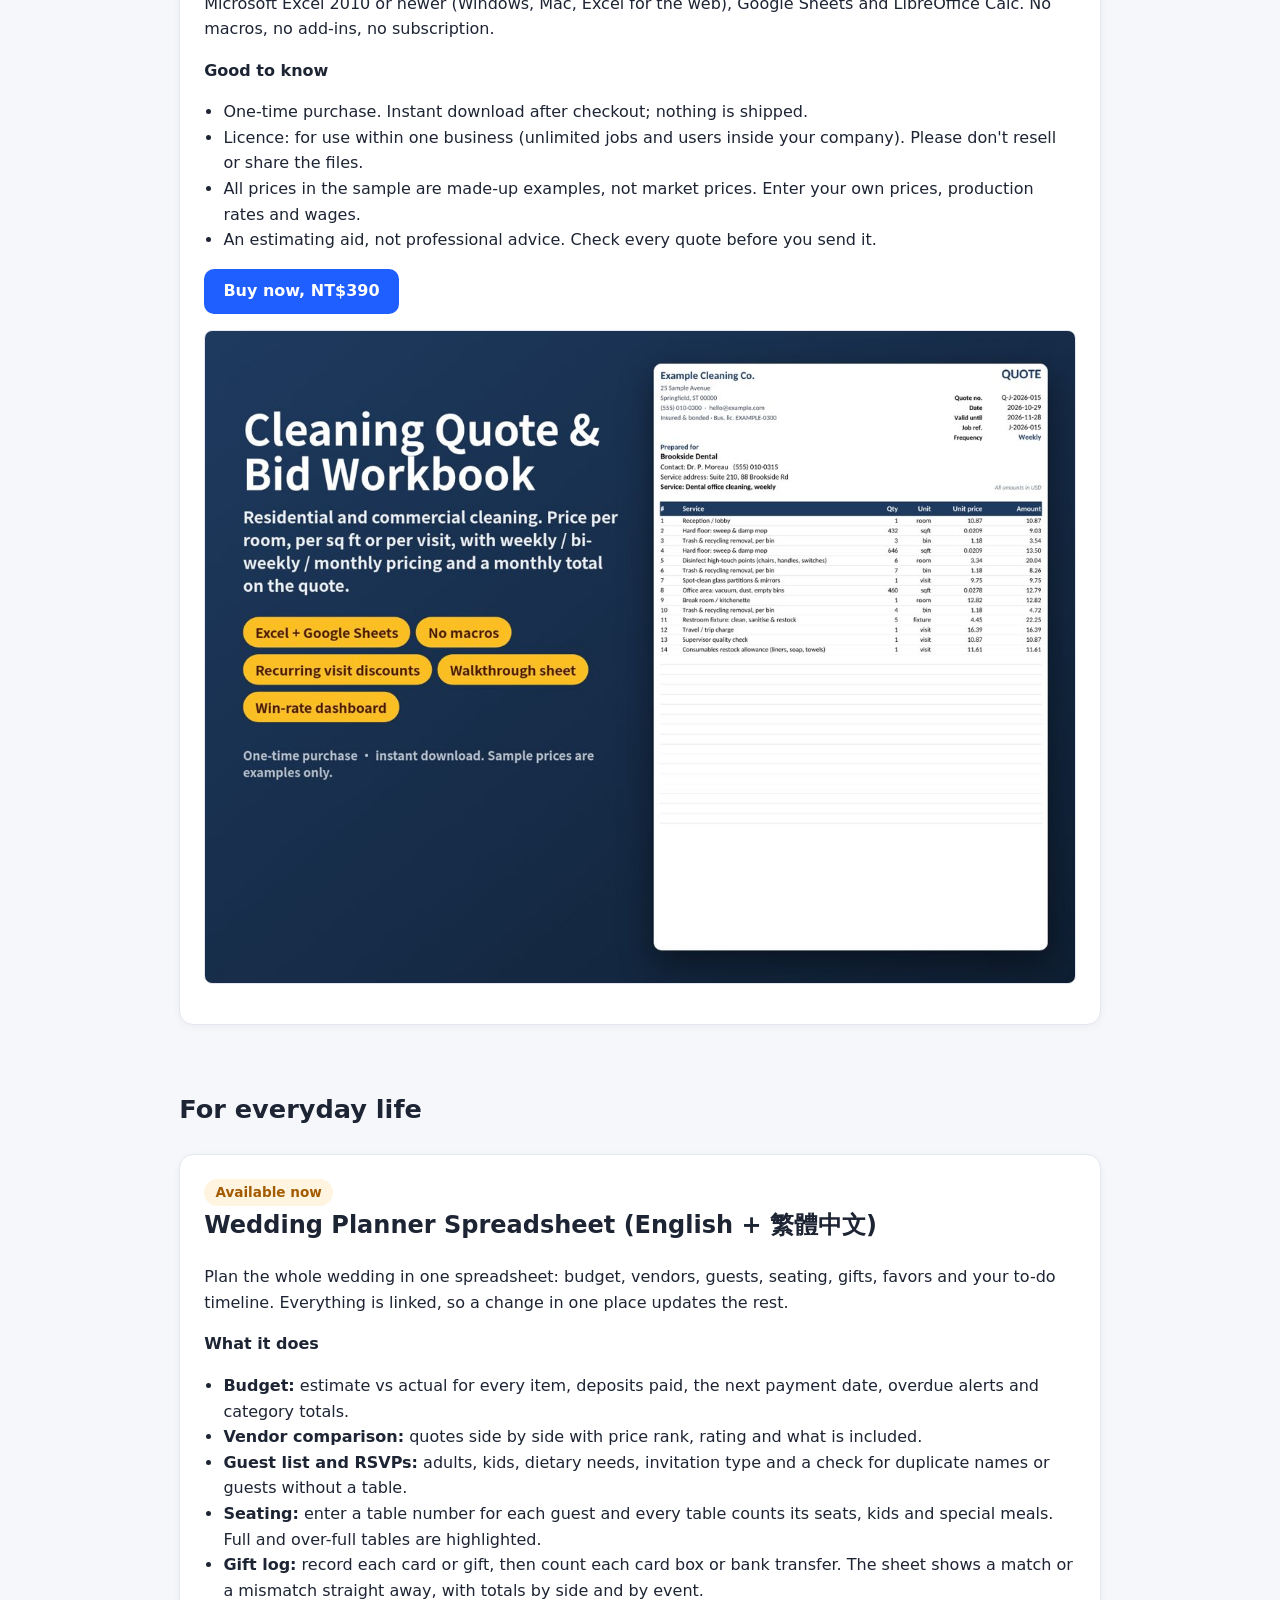
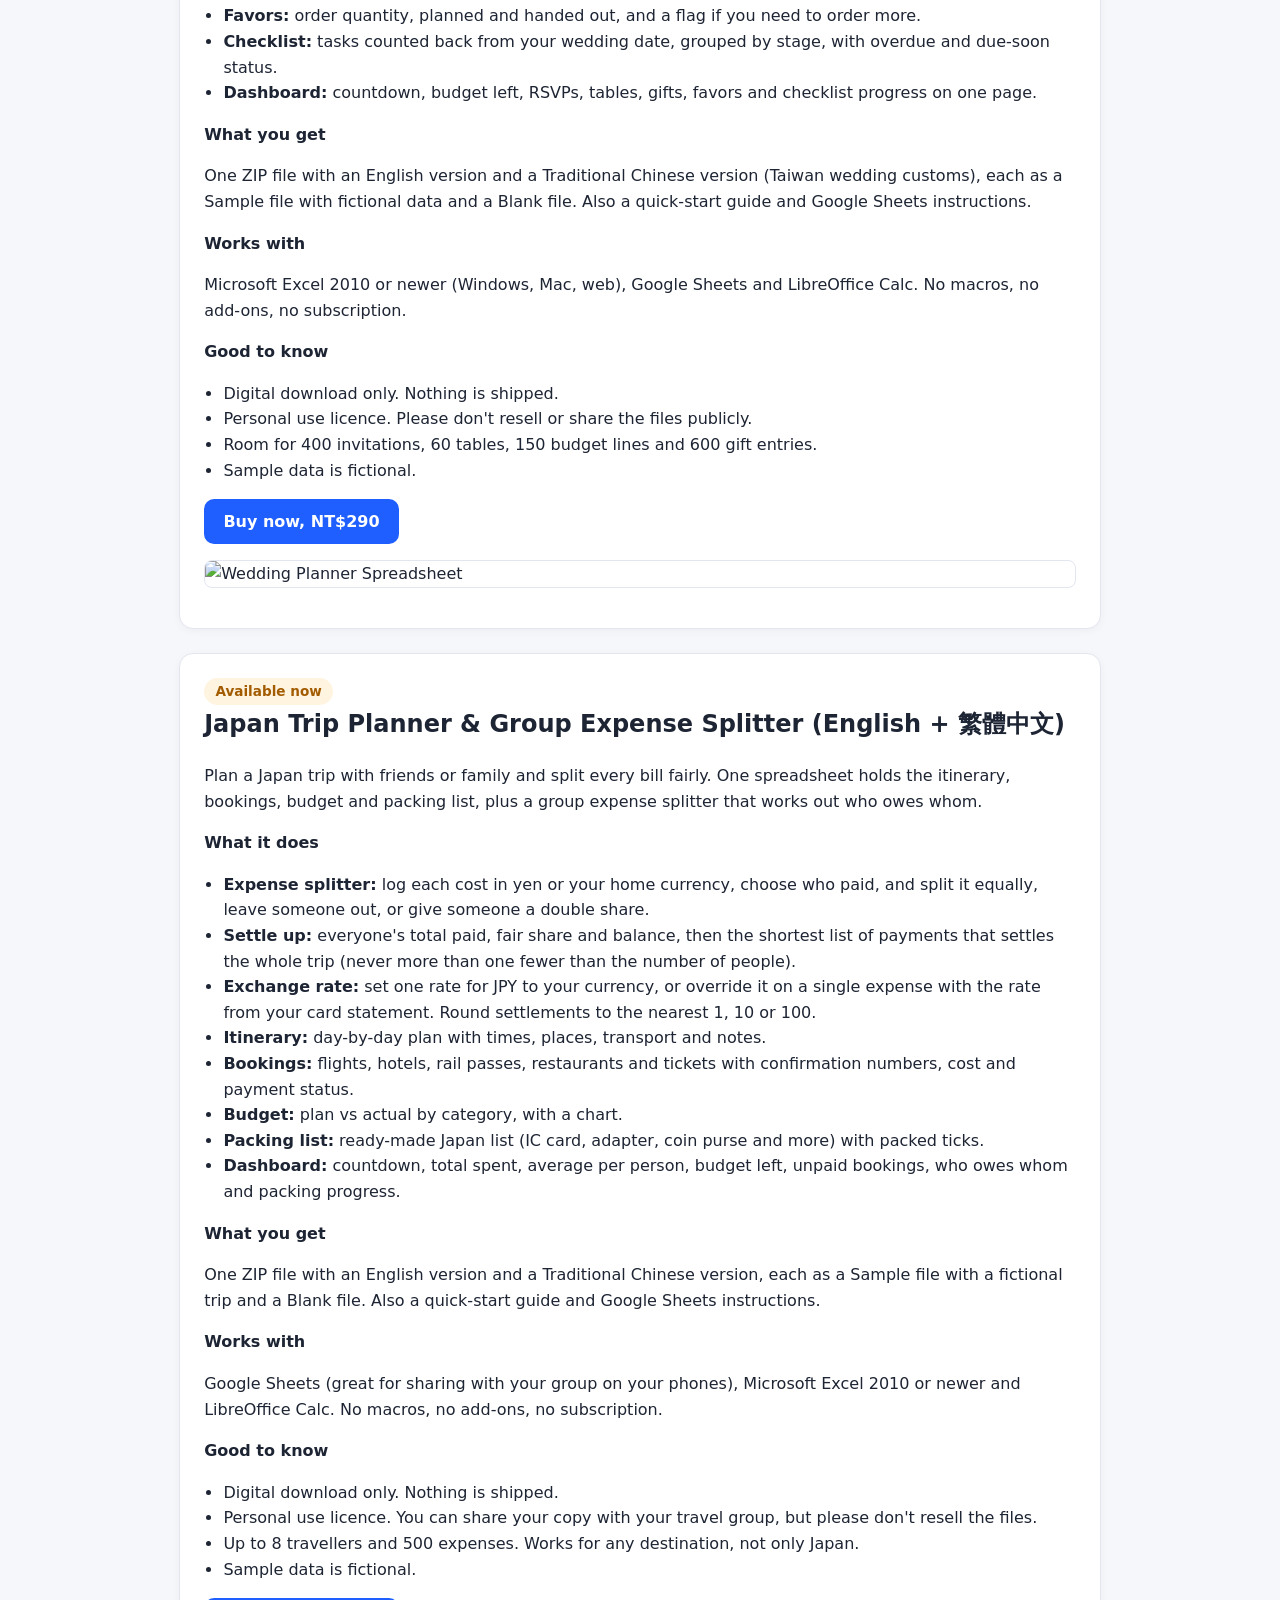
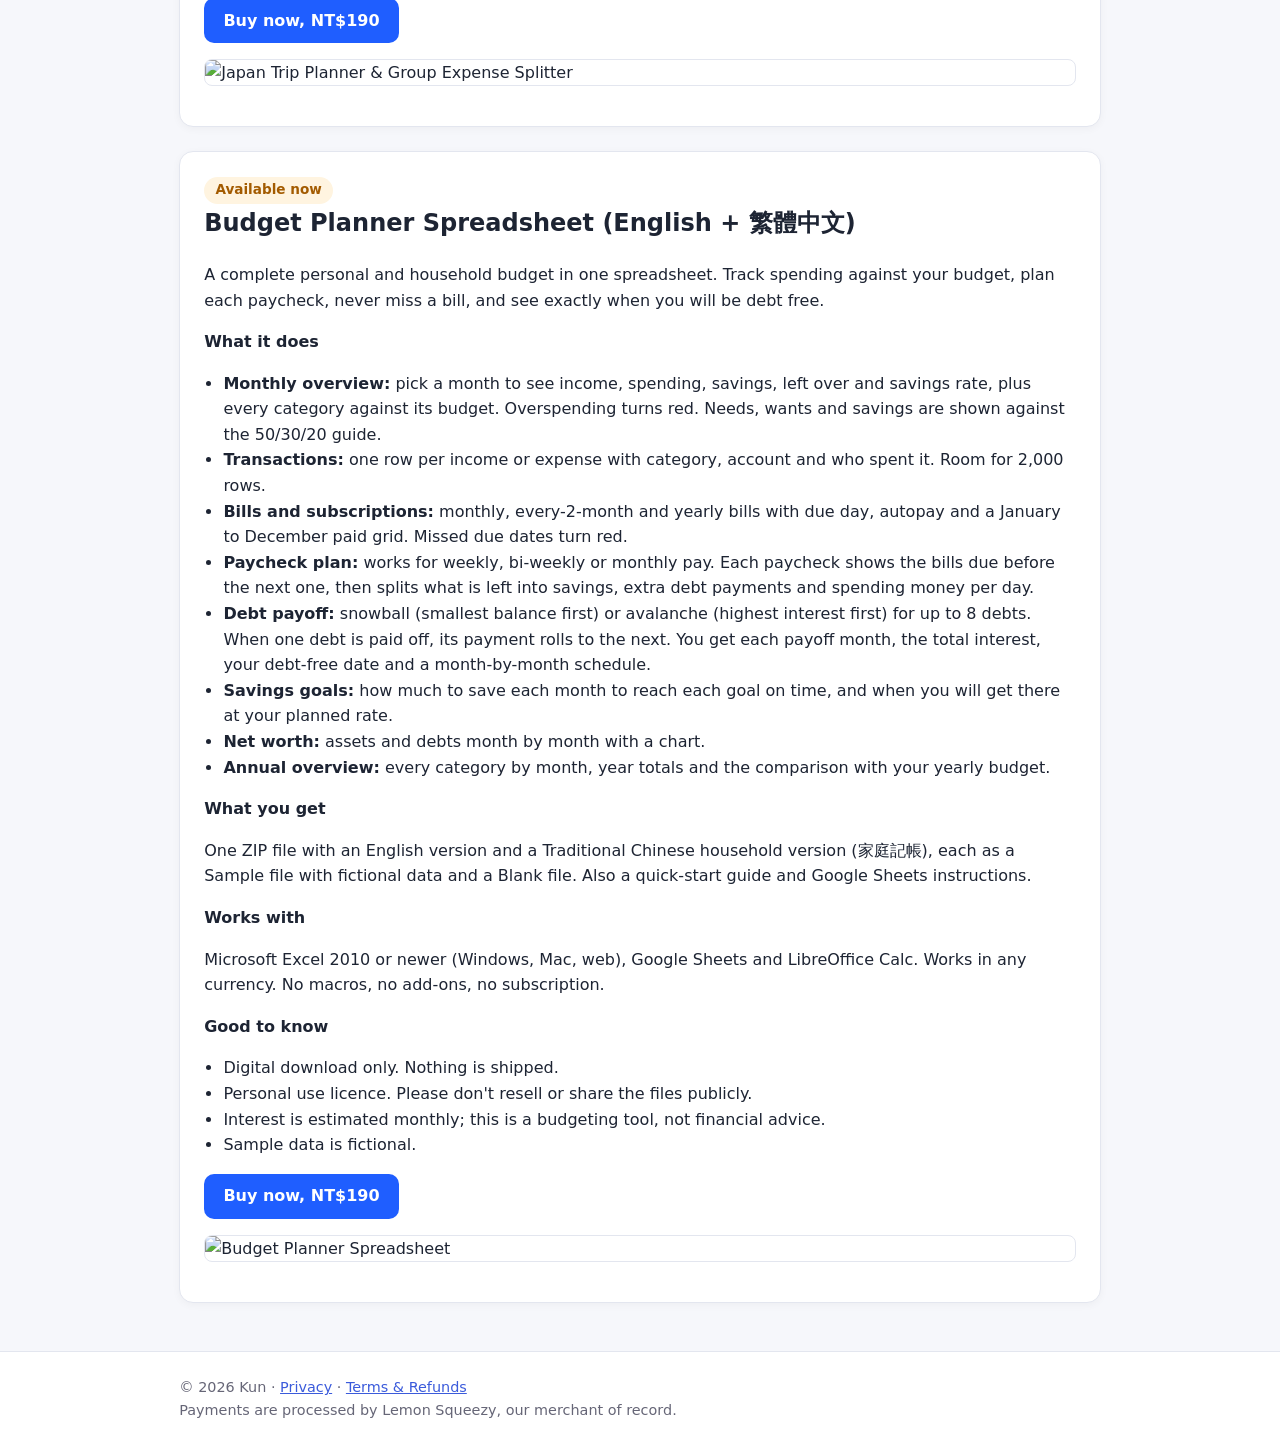
==== commit c09eda6c: "Add wedding, Japan trip and budget planners" ====
--- a/index.html
+++ b/index.html
@@ -132,5 +132,93 @@
 </ul>
 <p><a class="btn" href="https://kunstore.lemonsqueezy.com/checkout/buy/b6018964-c287-4479-8a32-8ee44dcf9cce"><span class="en">Buy now, NT$390</span><span class="zh">立即購買 NT$390</span></a></p>
 <div class="shots"><img src="img/cleaning-estimator.jpg" alt="Cleaning Quote &amp;amp; Bid Workbook" loading="lazy"></div>
+</article>
+<section class="hero" id="everyday-life" style="padding-bottom:0"><h1 class="en" style="font-size:1.6rem">For everyday life</h1><h1 class="zh" style="font-size:1.6rem">生活好幫手</h1></section>
+<article class="card" id="wedding-planner"><span class="badge en">Available now</span><span class="badge zh">現已推出</span>
+<h2 class="en">Wedding Planner Spreadsheet (English + 繁體中文)</h2><h2 class="zh">雙語婚禮籌備表（英文＋繁體中文）</h2>
+<p class="zh">以下為英文商品說明（檔案內含英文版與繁體中文版）。</p>
+<p>Plan the whole wedding in one spreadsheet: budget, vendors, guests, seating, gifts, favors and your to-do timeline. Everything is linked, so a change in one place updates the rest.</p>
+<p><strong>What it does</strong></p>
+<ul>
+<li><strong>Budget:</strong> estimate vs actual for every item, deposits paid, the next payment date, overdue alerts and category totals.</li>
+<li><strong>Vendor comparison:</strong> quotes side by side with price rank, rating and what is included.</li>
+<li><strong>Guest list and RSVPs:</strong> adults, kids, dietary needs, invitation type and a check for duplicate names or guests without a table.</li>
+<li><strong>Seating:</strong> enter a table number for each guest and every table counts its seats, kids and special meals. Full and over-full tables are highlighted.</li>
+<li><strong>Gift log:</strong> record each card or gift, then count each card box or bank transfer. The sheet shows a match or a mismatch straight away, with totals by side and by event.</li>
+<li><strong>Favors:</strong> order quantity, planned and handed out, and a flag if you need to order more.</li>
+<li><strong>Checklist:</strong> tasks counted back from your wedding date, grouped by stage, with overdue and due-soon status.</li>
+<li><strong>Dashboard:</strong> countdown, budget left, RSVPs, tables, gifts, favors and checklist progress on one page.</li>
+</ul>
+<p><strong>What you get</strong></p>
+<p>One ZIP file with an English version and a Traditional Chinese version (Taiwan wedding customs), each as a Sample file with fictional data and a Blank file. Also a quick-start guide and Google Sheets instructions.</p>
+<p><strong>Works with</strong></p>
+<p>Microsoft Excel 2010 or newer (Windows, Mac, web), Google Sheets and LibreOffice Calc. No macros, no add-ons, no subscription.</p>
+<p><strong>Good to know</strong></p>
+<ul>
+<li>Digital download only. Nothing is shipped.</li>
+<li>Personal use licence. Please don&#x27;t resell or share the files publicly.</li>
+<li>Room for 400 invitations, 60 tables, 150 budget lines and 600 gift entries.</li>
+<li>Sample data is fictional.</li>
+</ul>
+<p><a class="btn" href="https://kunstore.lemonsqueezy.com/checkout/buy/7c326911-88a1-4dc9-a8b3-d8663976d593"><span class="en">Buy now, NT$290</span><span class="zh">立即購買 NT$290</span></a></p>
+<div class="shots"><img src="img/wedding-planner.jpg" alt="Wedding Planner Spreadsheet" loading="lazy"></div>
+</article>
+<article class="card" id="japan-trip-splitter"><span class="badge en">Available now</span><span class="badge zh">現已推出</span>
+<h2 class="en">Japan Trip Planner &amp; Group Expense Splitter (English + 繁體中文)</h2><h2 class="zh">日本自由行規劃＋多人分帳表（英文＋繁體中文）</h2>
+<p class="zh">以下為英文商品說明（檔案內含英文版與繁體中文版）。</p>
+<p>Plan a Japan trip with friends or family and split every bill fairly. One spreadsheet holds the itinerary, bookings, budget and packing list, plus a group expense splitter that works out who owes whom.</p>
+<p><strong>What it does</strong></p>
+<ul>
+<li><strong>Expense splitter:</strong> log each cost in yen or your home currency, choose who paid, and split it equally, leave someone out, or give someone a double share.</li>
+<li><strong>Settle up:</strong> everyone&#x27;s total paid, fair share and balance, then the shortest list of payments that settles the whole trip (never more than one fewer than the number of people).</li>
+<li><strong>Exchange rate:</strong> set one rate for JPY to your currency, or override it on a single expense with the rate from your card statement. Round settlements to the nearest 1, 10 or 100.</li>
+<li><strong>Itinerary:</strong> day-by-day plan with times, places, transport and notes.</li>
+<li><strong>Bookings:</strong> flights, hotels, rail passes, restaurants and tickets with confirmation numbers, cost and payment status.</li>
+<li><strong>Budget:</strong> plan vs actual by category, with a chart.</li>
+<li><strong>Packing list:</strong> ready-made Japan list (IC card, adapter, coin purse and more) with packed ticks.</li>
+<li><strong>Dashboard:</strong> countdown, total spent, average per person, budget left, unpaid bookings, who owes whom and packing progress.</li>
+</ul>
+<p><strong>What you get</strong></p>
+<p>One ZIP file with an English version and a Traditional Chinese version, each as a Sample file with a fictional trip and a Blank file. Also a quick-start guide and Google Sheets instructions.</p>
+<p><strong>Works with</strong></p>
+<p>Google Sheets (great for sharing with your group on your phones), Microsoft Excel 2010 or newer and LibreOffice Calc. No macros, no add-ons, no subscription.</p>
+<p><strong>Good to know</strong></p>
+<ul>
+<li>Digital download only. Nothing is shipped.</li>
+<li>Personal use licence. You can share your copy with your travel group, but please don&#x27;t resell the files.</li>
+<li>Up to 8 travellers and 500 expenses. Works for any destination, not only Japan.</li>
+<li>Sample data is fictional.</li>
+</ul>
+<p><a class="btn" href="https://kunstore.lemonsqueezy.com/checkout/buy/062488d5-71b2-43f8-81d2-f9bf8b1c4b23"><span class="en">Buy now, NT$190</span><span class="zh">立即購買 NT$190</span></a></p>
+<div class="shots"><img src="img/japan-trip-splitter.jpg" alt="Japan Trip Planner &amp; Group Expense Splitter" loading="lazy"></div>
+</article>
+<article class="card" id="budget-planner"><span class="badge en">Available now</span><span class="badge zh">現已推出</span>
+<h2 class="en">Budget Planner Spreadsheet (English + 繁體中文)</h2><h2 class="zh">家庭記帳預算表（英文＋繁體中文）</h2>
+<p class="zh">以下為英文商品說明（檔案內含英文版與繁體中文版）。</p>
+<p>A complete personal and household budget in one spreadsheet. Track spending against your budget, plan each paycheck, never miss a bill, and see exactly when you will be debt free.</p>
+<p><strong>What it does</strong></p>
+<ul>
+<li><strong>Monthly overview:</strong> pick a month to see income, spending, savings, left over and savings rate, plus every category against its budget. Overspending turns red. Needs, wants and savings are shown against the 50/30/20 guide.</li>
+<li><strong>Transactions:</strong> one row per income or expense with category, account and who spent it. Room for 2,000 rows.</li>
+<li><strong>Bills and subscriptions:</strong> monthly, every-2-month and yearly bills with due day, autopay and a January to December paid grid. Missed due dates turn red.</li>
+<li><strong>Paycheck plan:</strong> works for weekly, bi-weekly or monthly pay. Each paycheck shows the bills due before the next one, then splits what is left into savings, extra debt payments and spending money per day.</li>
+<li><strong>Debt payoff:</strong> snowball (smallest balance first) or avalanche (highest interest first) for up to 8 debts. When one debt is paid off, its payment rolls to the next. You get each payoff month, the total interest, your debt-free date and a month-by-month schedule.</li>
+<li><strong>Savings goals:</strong> how much to save each month to reach each goal on time, and when you will get there at your planned rate.</li>
+<li><strong>Net worth:</strong> assets and debts month by month with a chart.</li>
+<li><strong>Annual overview:</strong> every category by month, year totals and the comparison with your yearly budget.</li>
+</ul>
+<p><strong>What you get</strong></p>
+<p>One ZIP file with an English version and a Traditional Chinese household version (家庭記帳), each as a Sample file with fictional data and a Blank file. Also a quick-start guide and Google Sheets instructions.</p>
+<p><strong>Works with</strong></p>
+<p>Microsoft Excel 2010 or newer (Windows, Mac, web), Google Sheets and LibreOffice Calc. Works in any currency. No macros, no add-ons, no subscription.</p>
+<p><strong>Good to know</strong></p>
+<ul>
+<li>Digital download only. Nothing is shipped.</li>
+<li>Personal use licence. Please don&#x27;t resell or share the files publicly.</li>
+<li>Interest is estimated monthly; this is a budgeting tool, not financial advice.</li>
+<li>Sample data is fictional.</li>
+</ul>
+<p><a class="btn" href="https://kunstore.lemonsqueezy.com/checkout/buy/f385b714-5d19-498b-9720-9baa79cafebc"><span class="en">Buy now, NT$190</span><span class="zh">立即購買 NT$190</span></a></p>
+<div class="shots"><img src="img/budget-planner.jpg" alt="Budget Planner Spreadsheet" loading="lazy"></div>
 </article></main>
 <footer><div class="wrap">© 2026 Kun · <a href="privacy.html">Privacy</a> · <a href="terms.html">Terms &amp; Refunds</a><br><span class="en">Payments are processed by Lemon Squeezy, our merchant of record.</span><span class="zh">付款由記錄商家 Lemon Squeezy 處理。</span></div></footer></body></html>
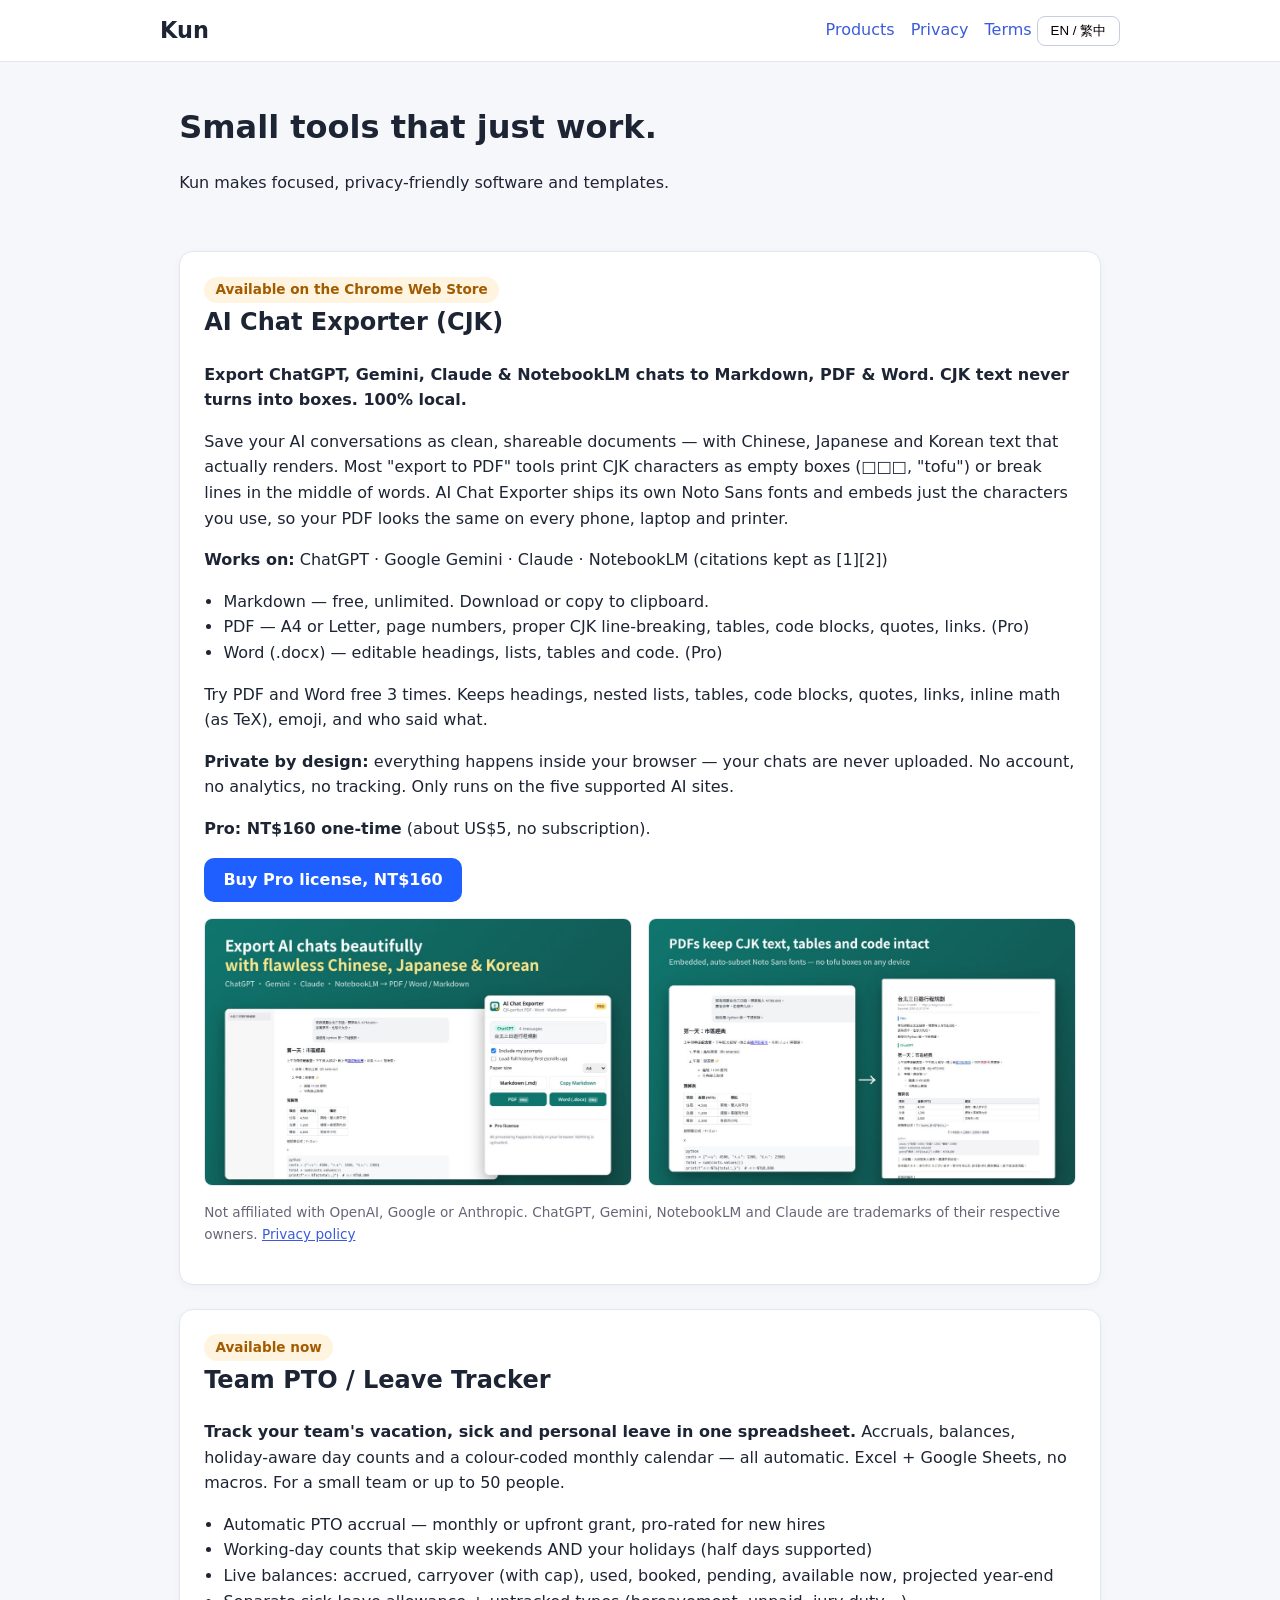
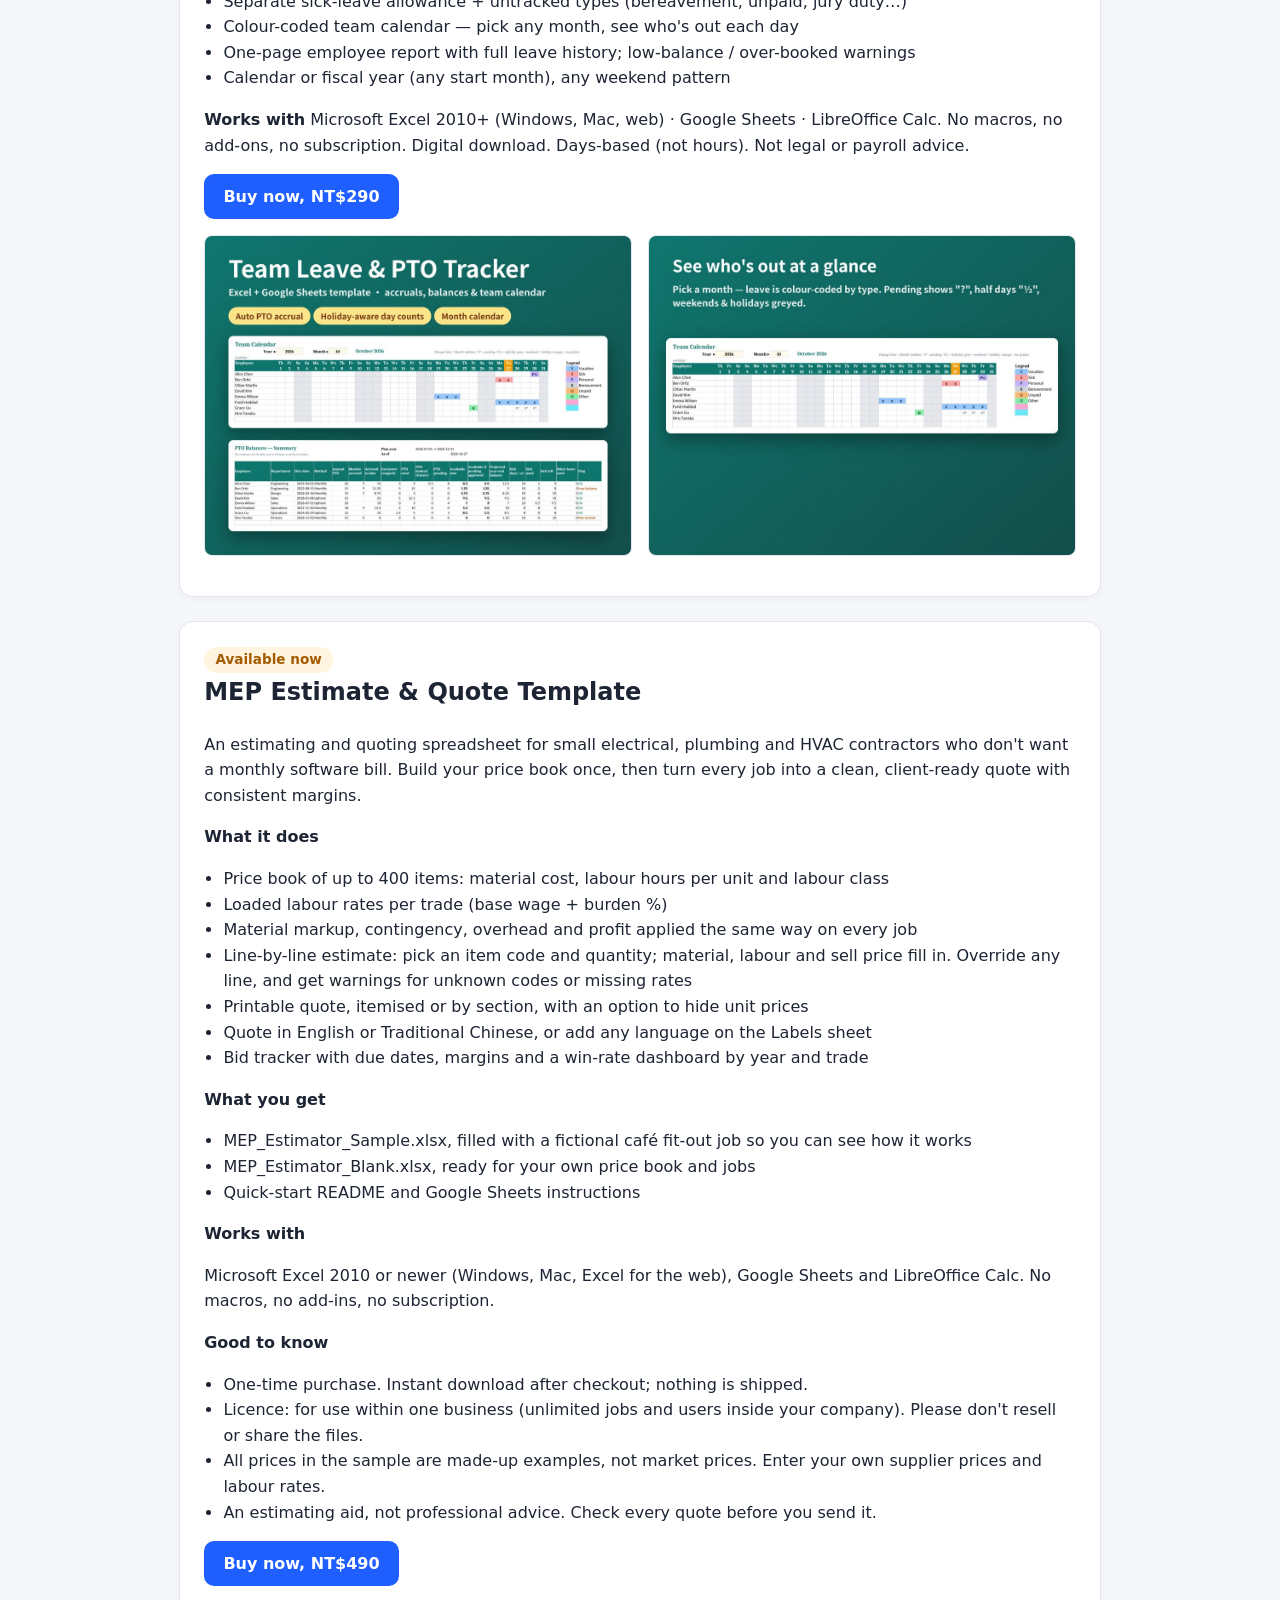
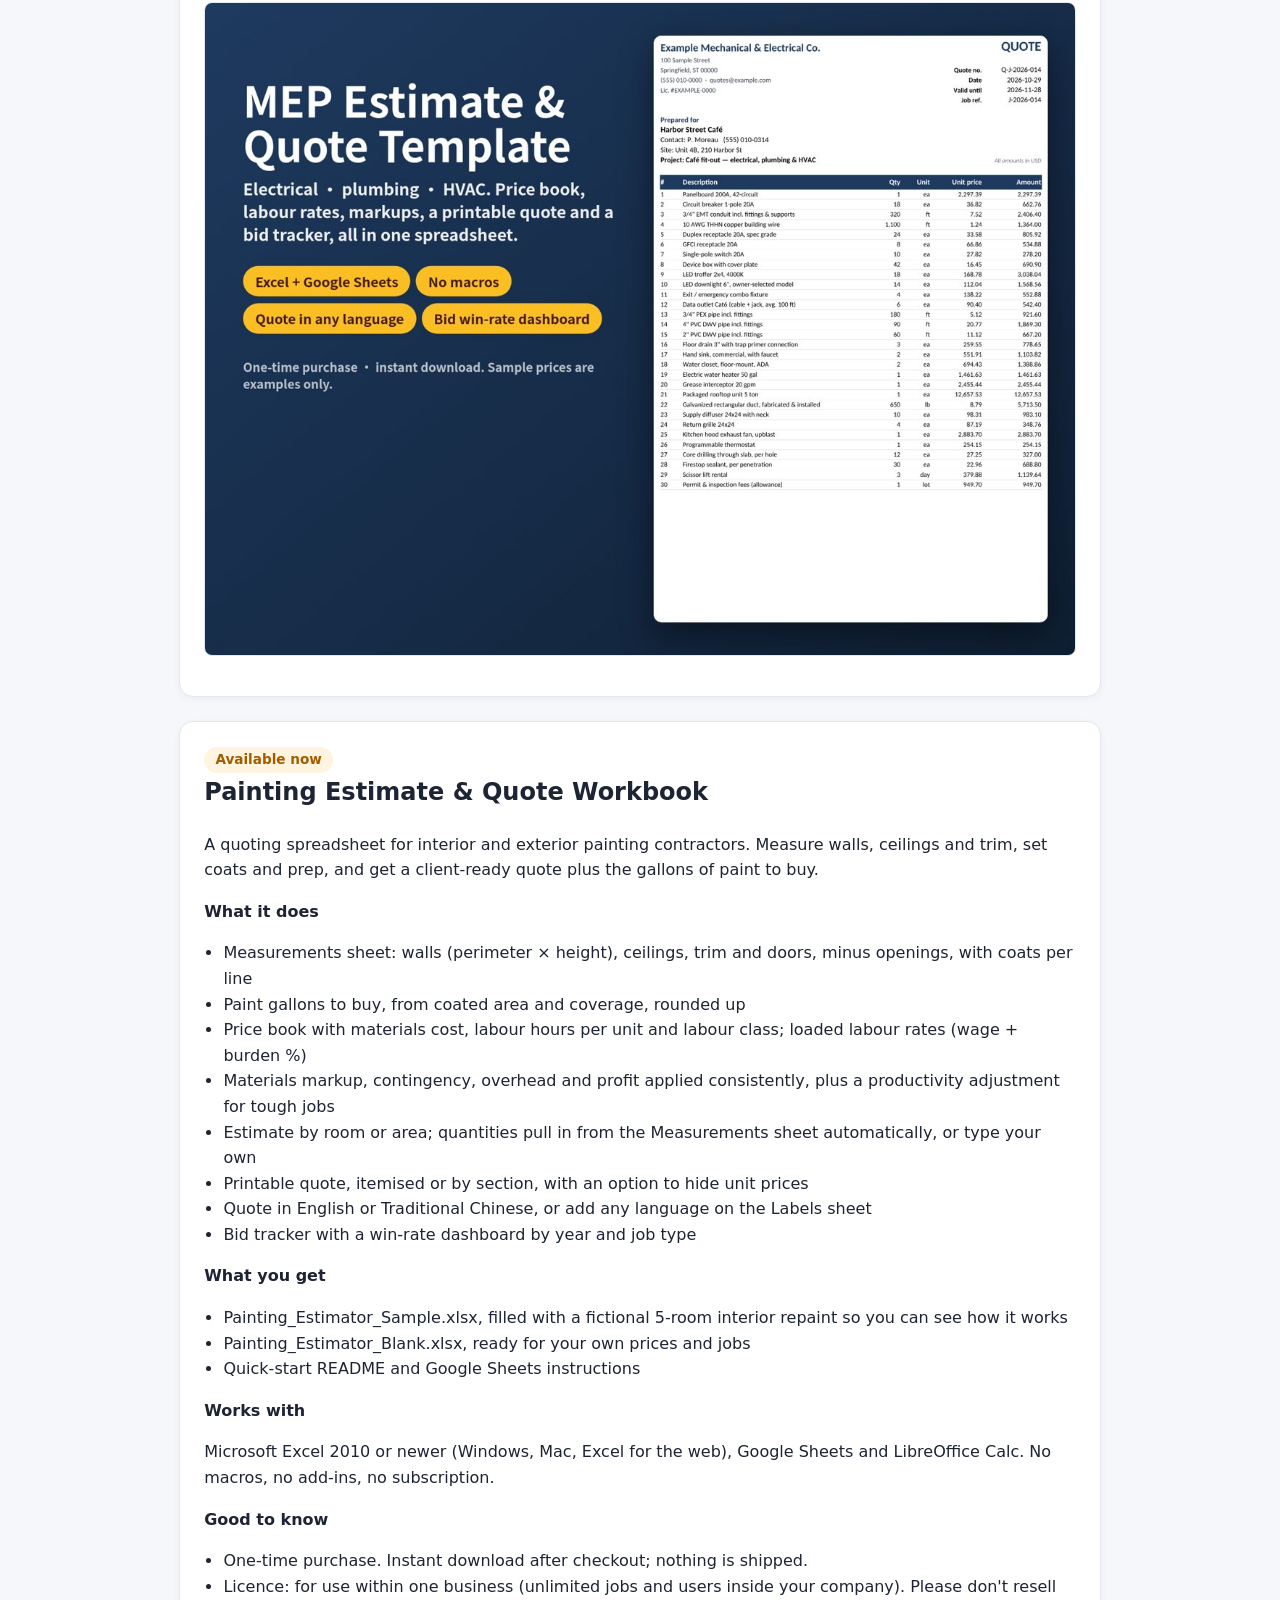
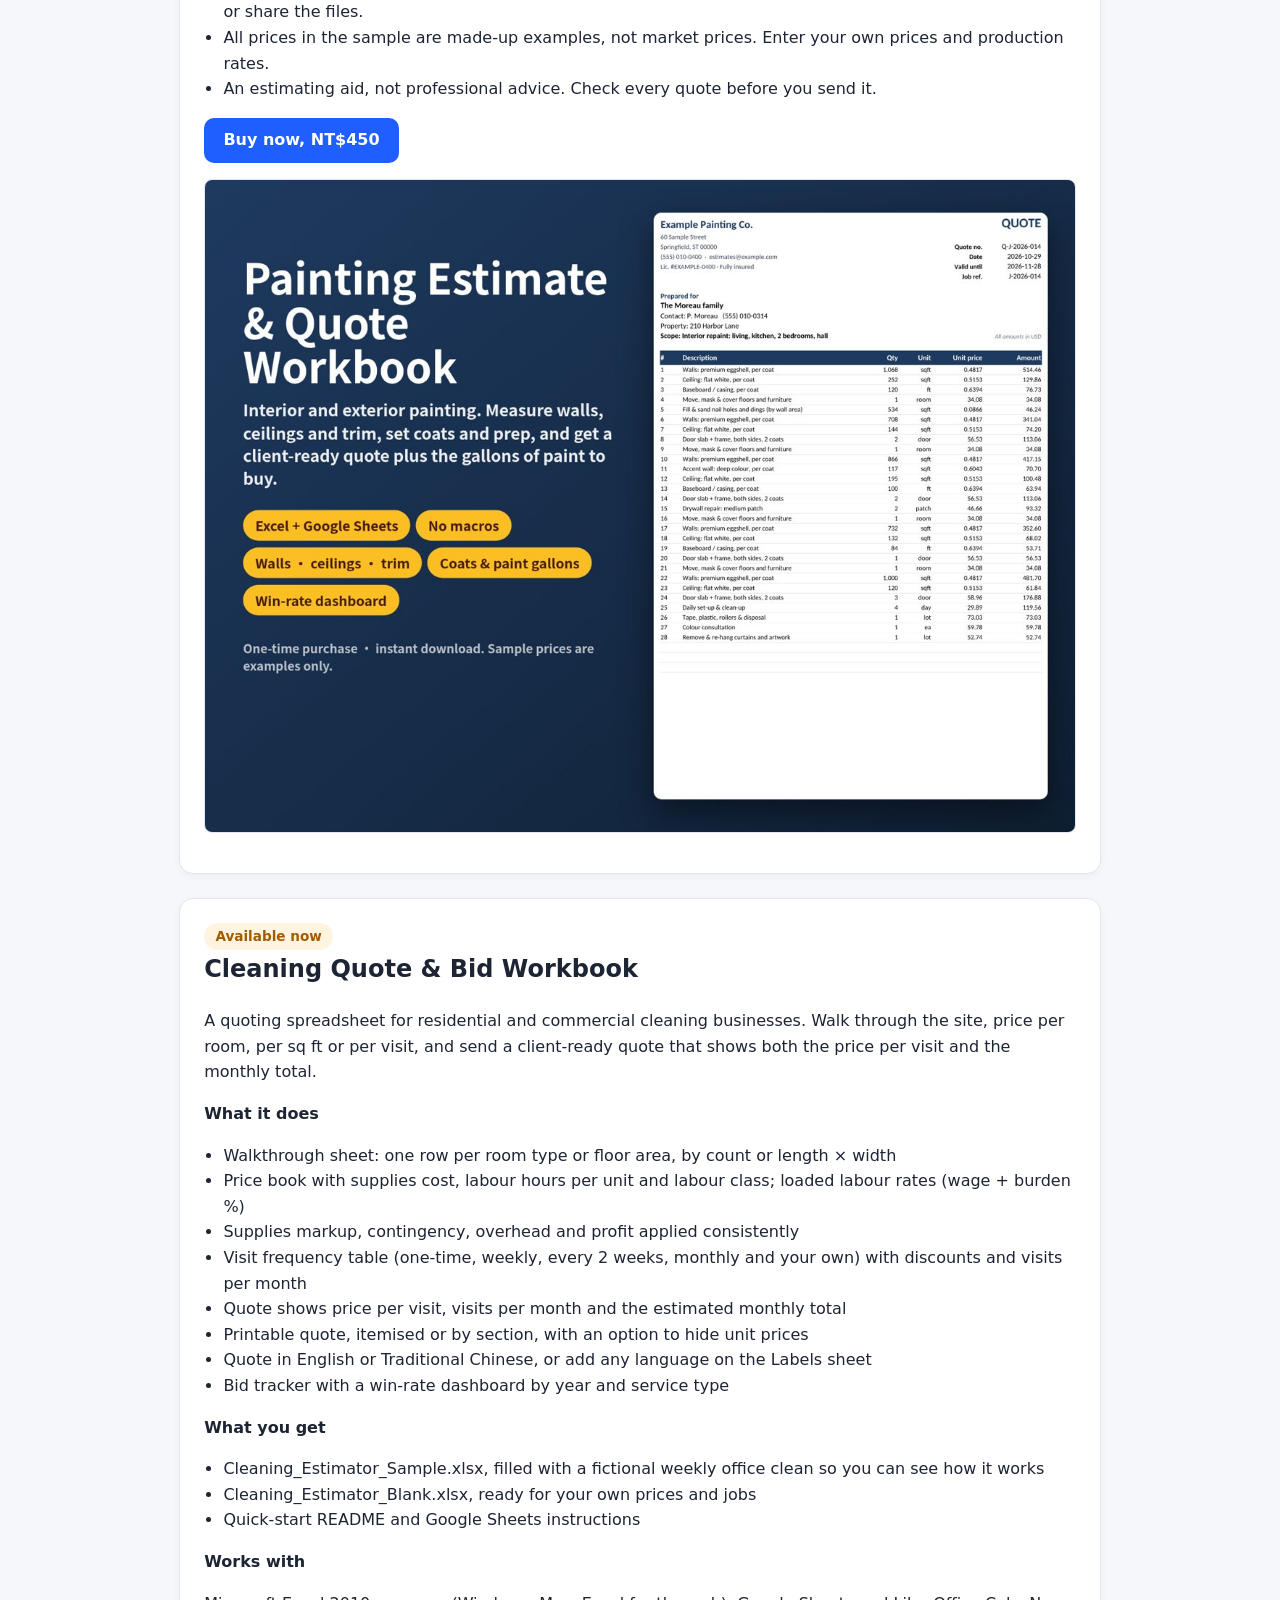
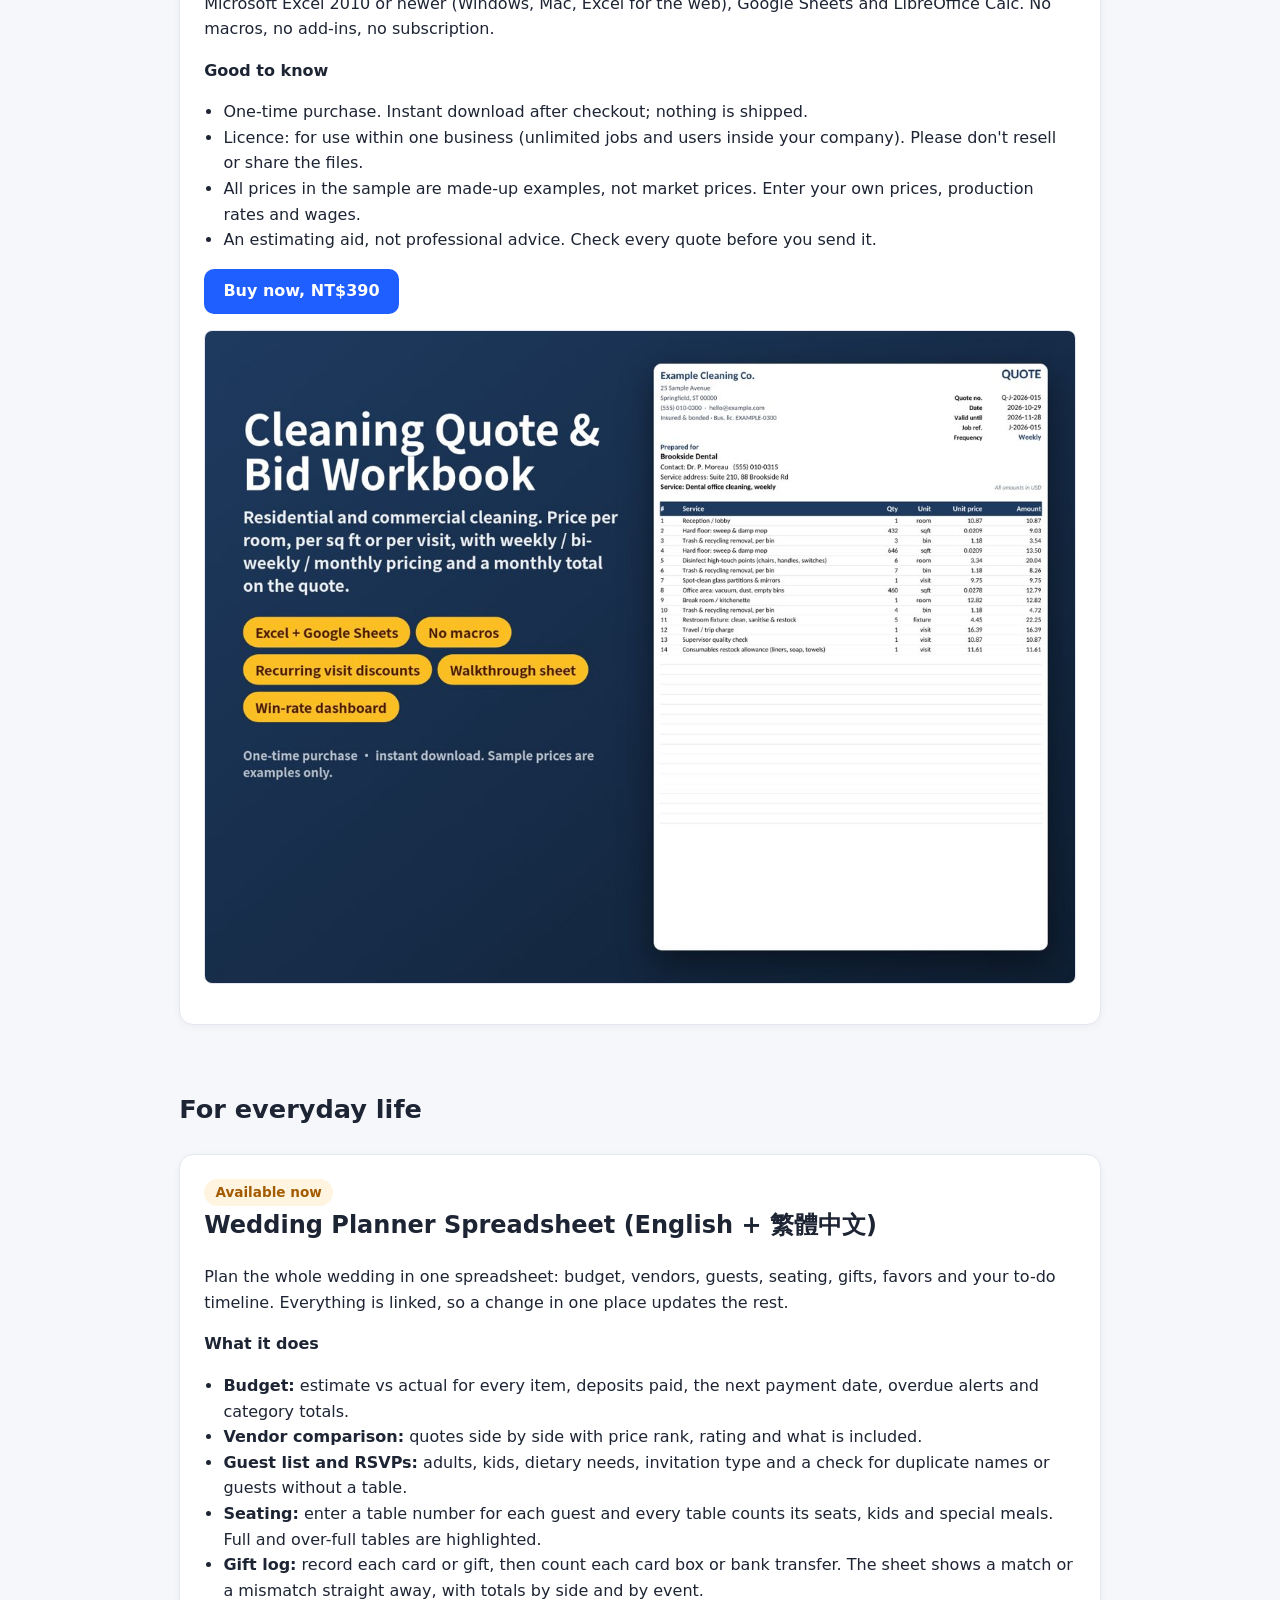
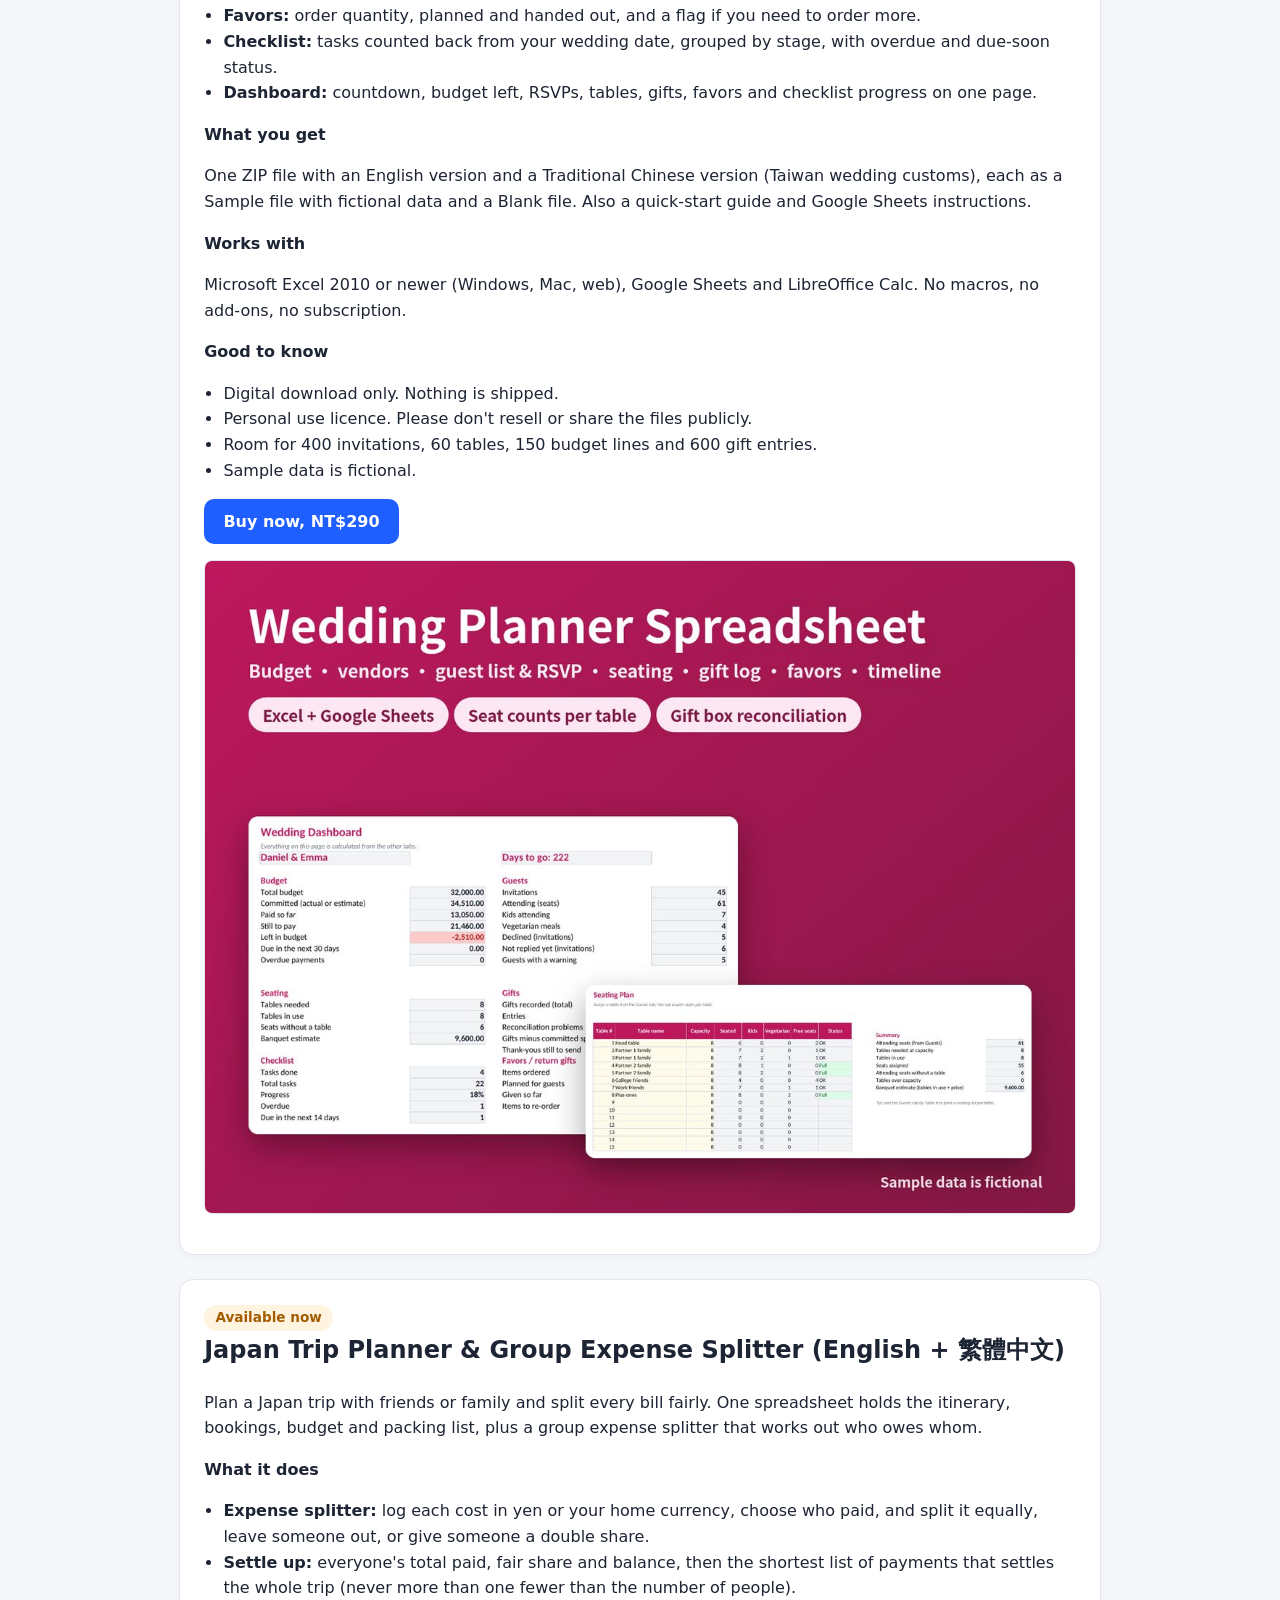
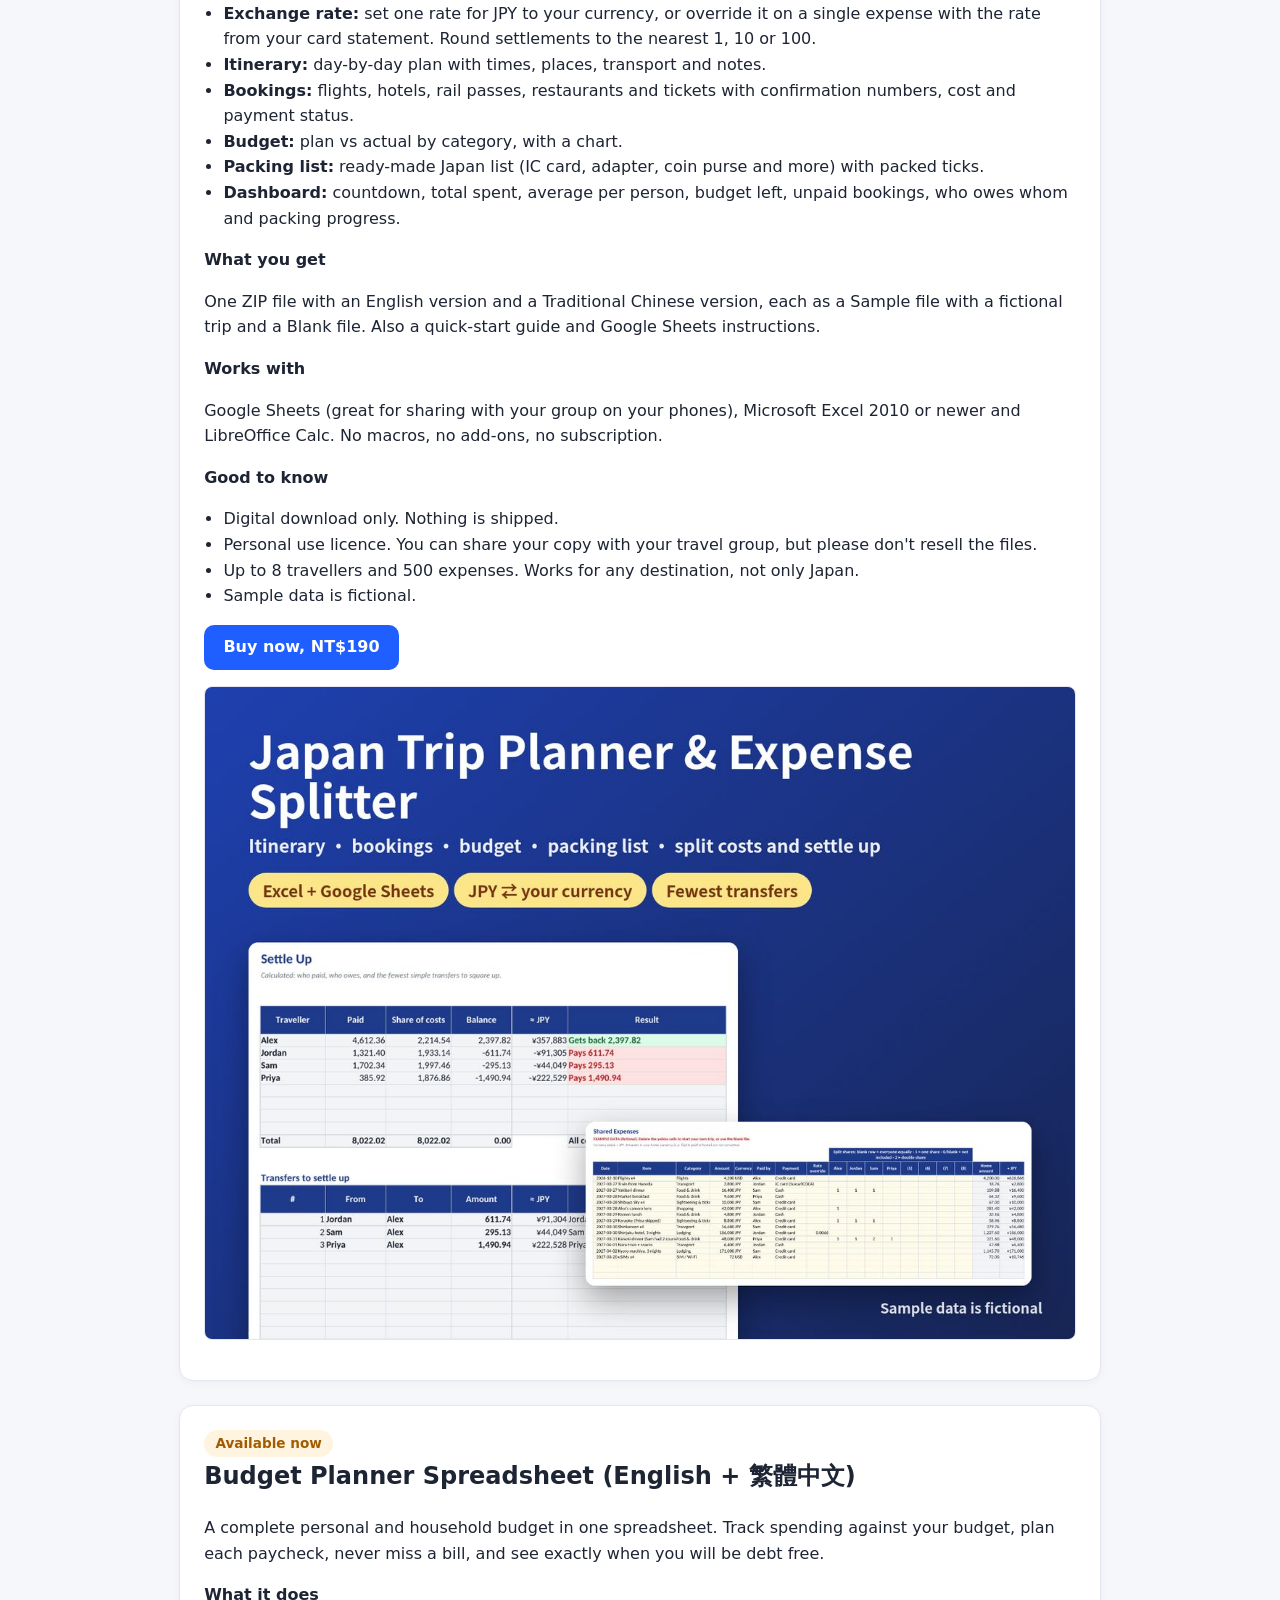
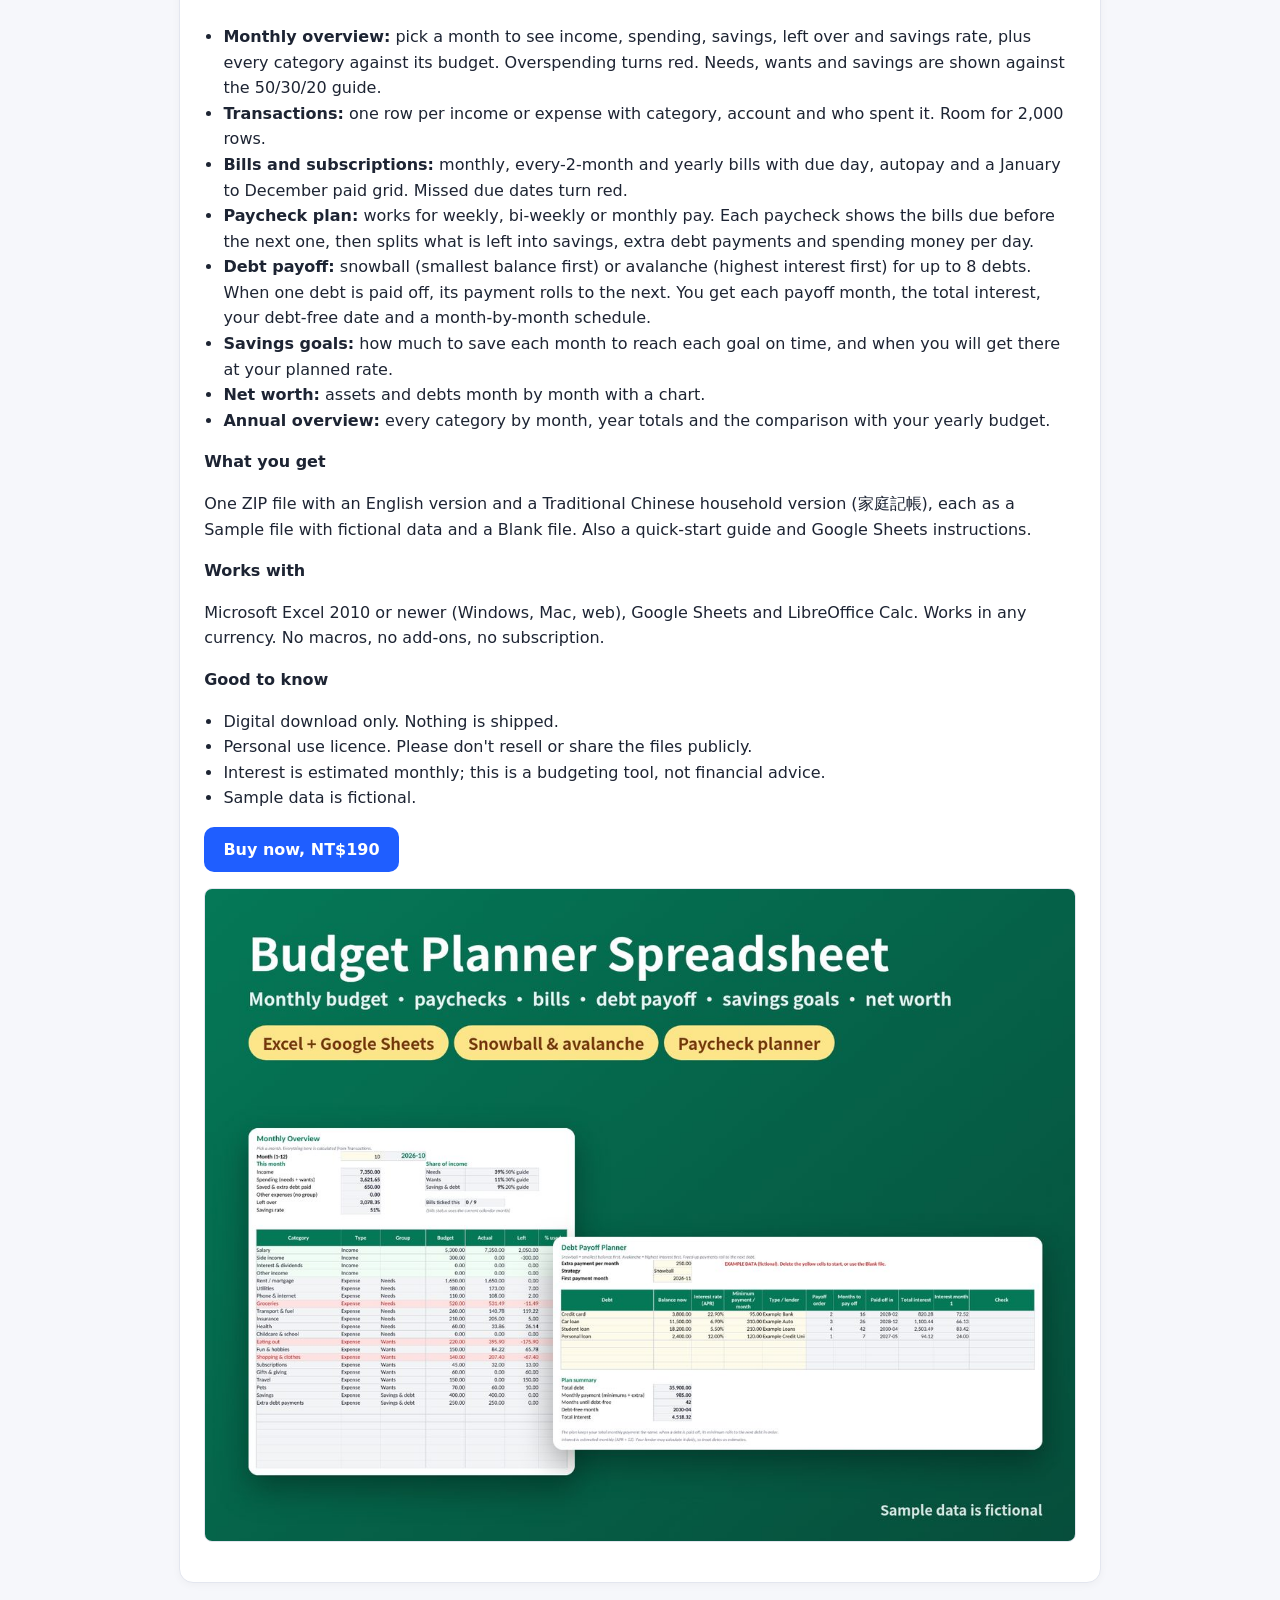
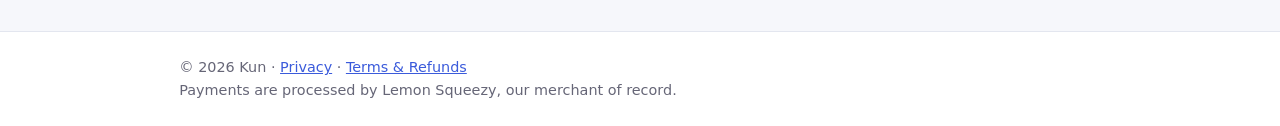
==== commit 5d498b16: "AI Chat Exporter now live on Chrome Web Store" ====
--- a/index.html
+++ b/index.html
@@ -5,7 +5,7 @@
 <section class="hero"><h1 class="en">Small tools that just work.</h1><h1 class="zh">簡單好用的小工具。</h1>
 <p class="en">Kun makes focused, privacy-friendly software and templates.</p><p class="zh">Kun 製作專注、重視隱私的軟體與範本。</p></section>
 
-<article class="card" id="ai-chat-exporter"><span class="badge en">Coming soon to the Chrome Web Store</span><span class="badge zh">即將上架 Chrome 線上應用程式商店</span>
+<article class="card" id="ai-chat-exporter"><a href="https://chromewebstore.google.com/detail/phebhigeaecknmnpfgefmobjlddblnjn" target="_blank" rel="noopener"><span class="badge en">Available on the Chrome Web Store</span><span class="badge zh">已上架 Chrome 線上應用程式商店</span></a>
 <h2 class="en">AI Chat Exporter (CJK)</h2><h2 class="zh">AI 對話匯出 – 中文不亂碼</h2>
 <div class="en"><p><strong>Export ChatGPT, Gemini, Claude &amp; NotebookLM chats to Markdown, PDF &amp; Word. CJK text never turns into boxes. 100% local.</strong></p>
 <p>Save your AI conversations as clean, shareable documents — with Chinese, Japanese and Korean text that actually renders. Most "export to PDF" tools print CJK characters as empty boxes (□□□, "tofu") or break lines in the middle of words. AI Chat Exporter ships its own Noto Sans fonts and embeds just the characters you use, so your PDF looks the same on every phone, laptop and printer.</p>
